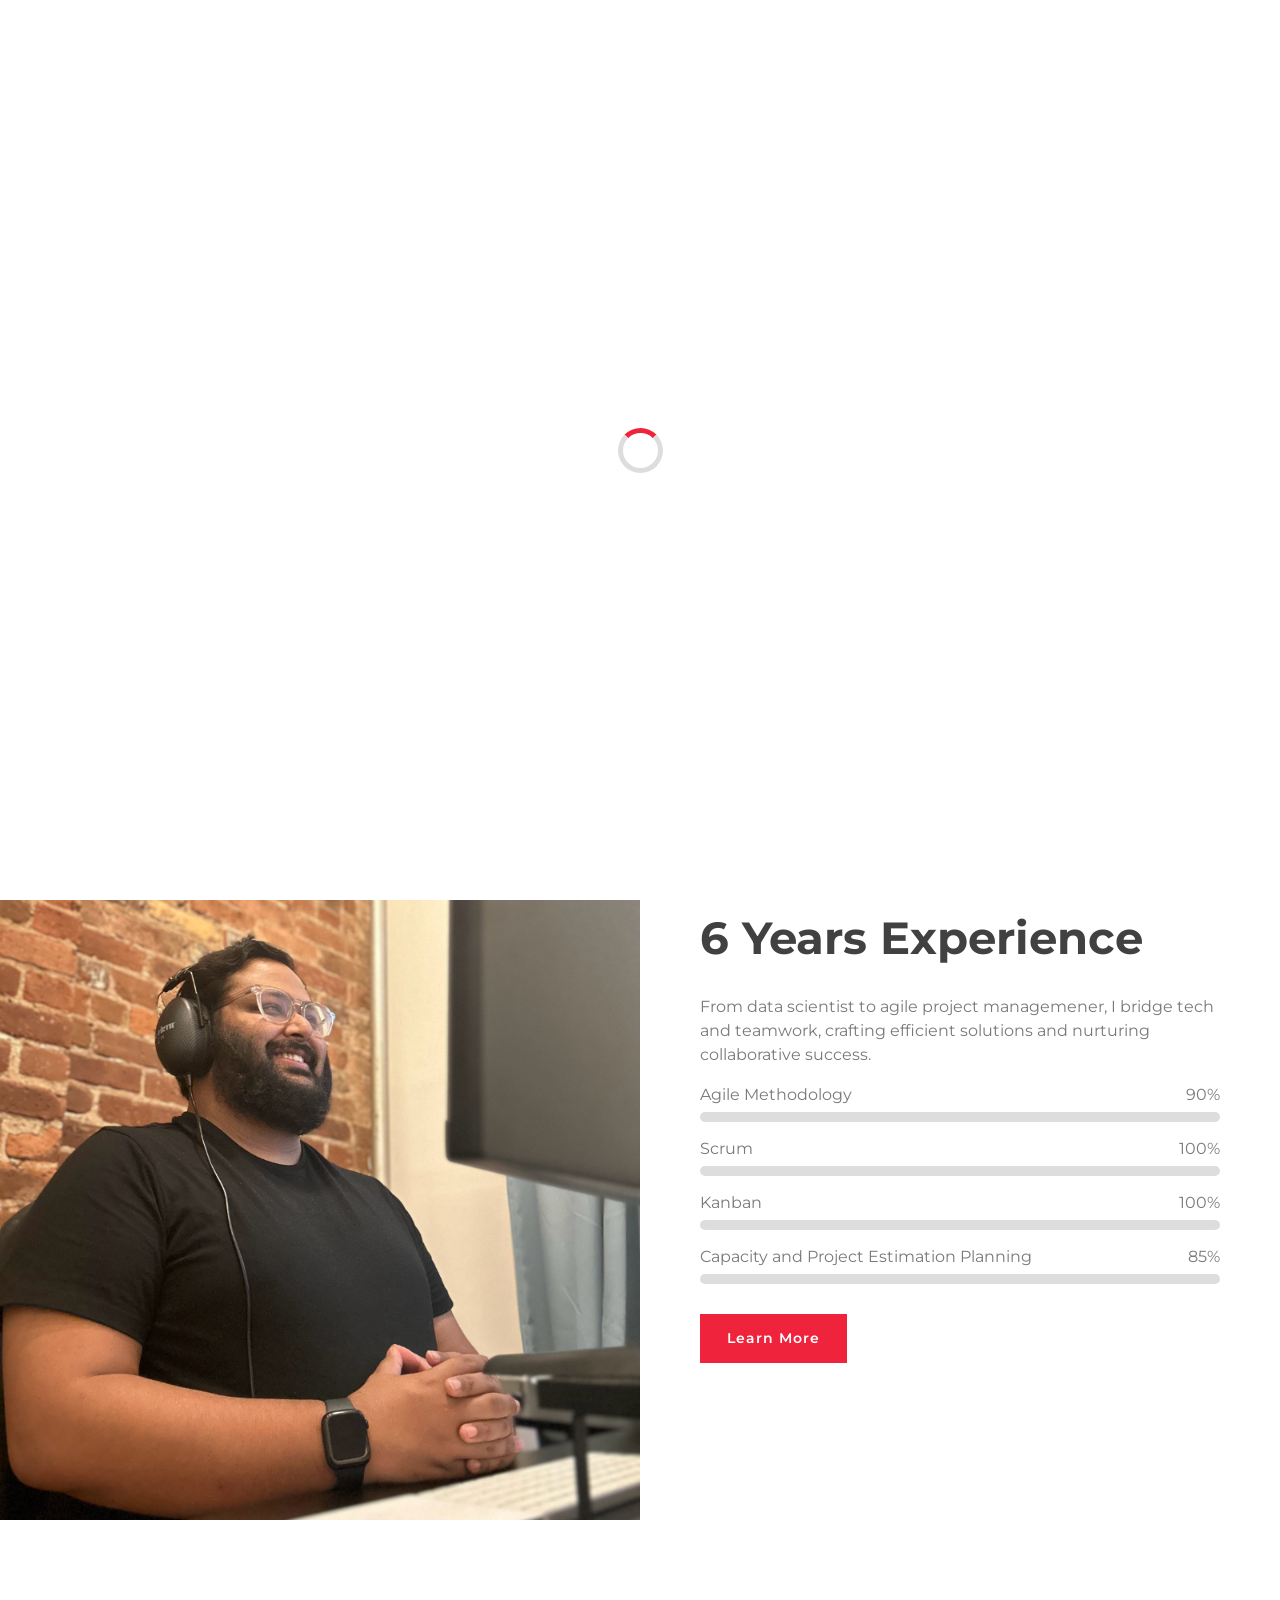
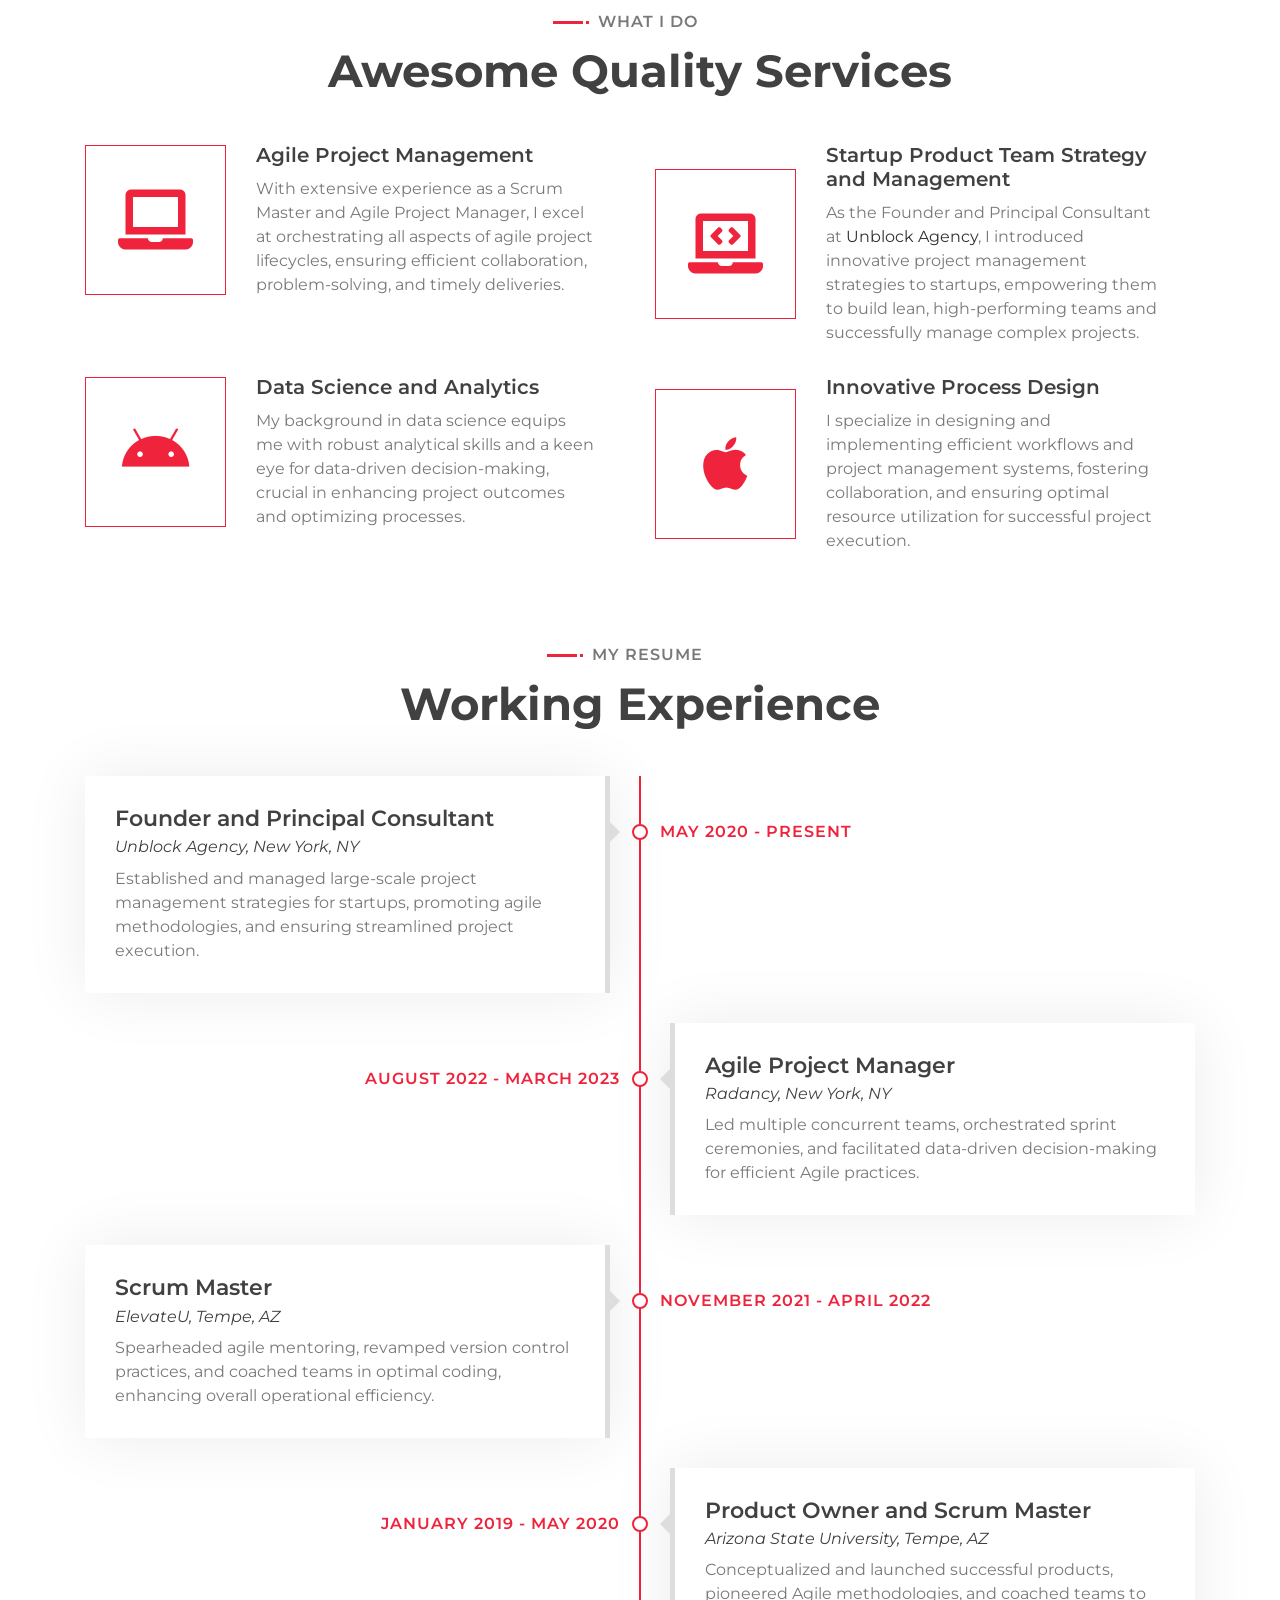
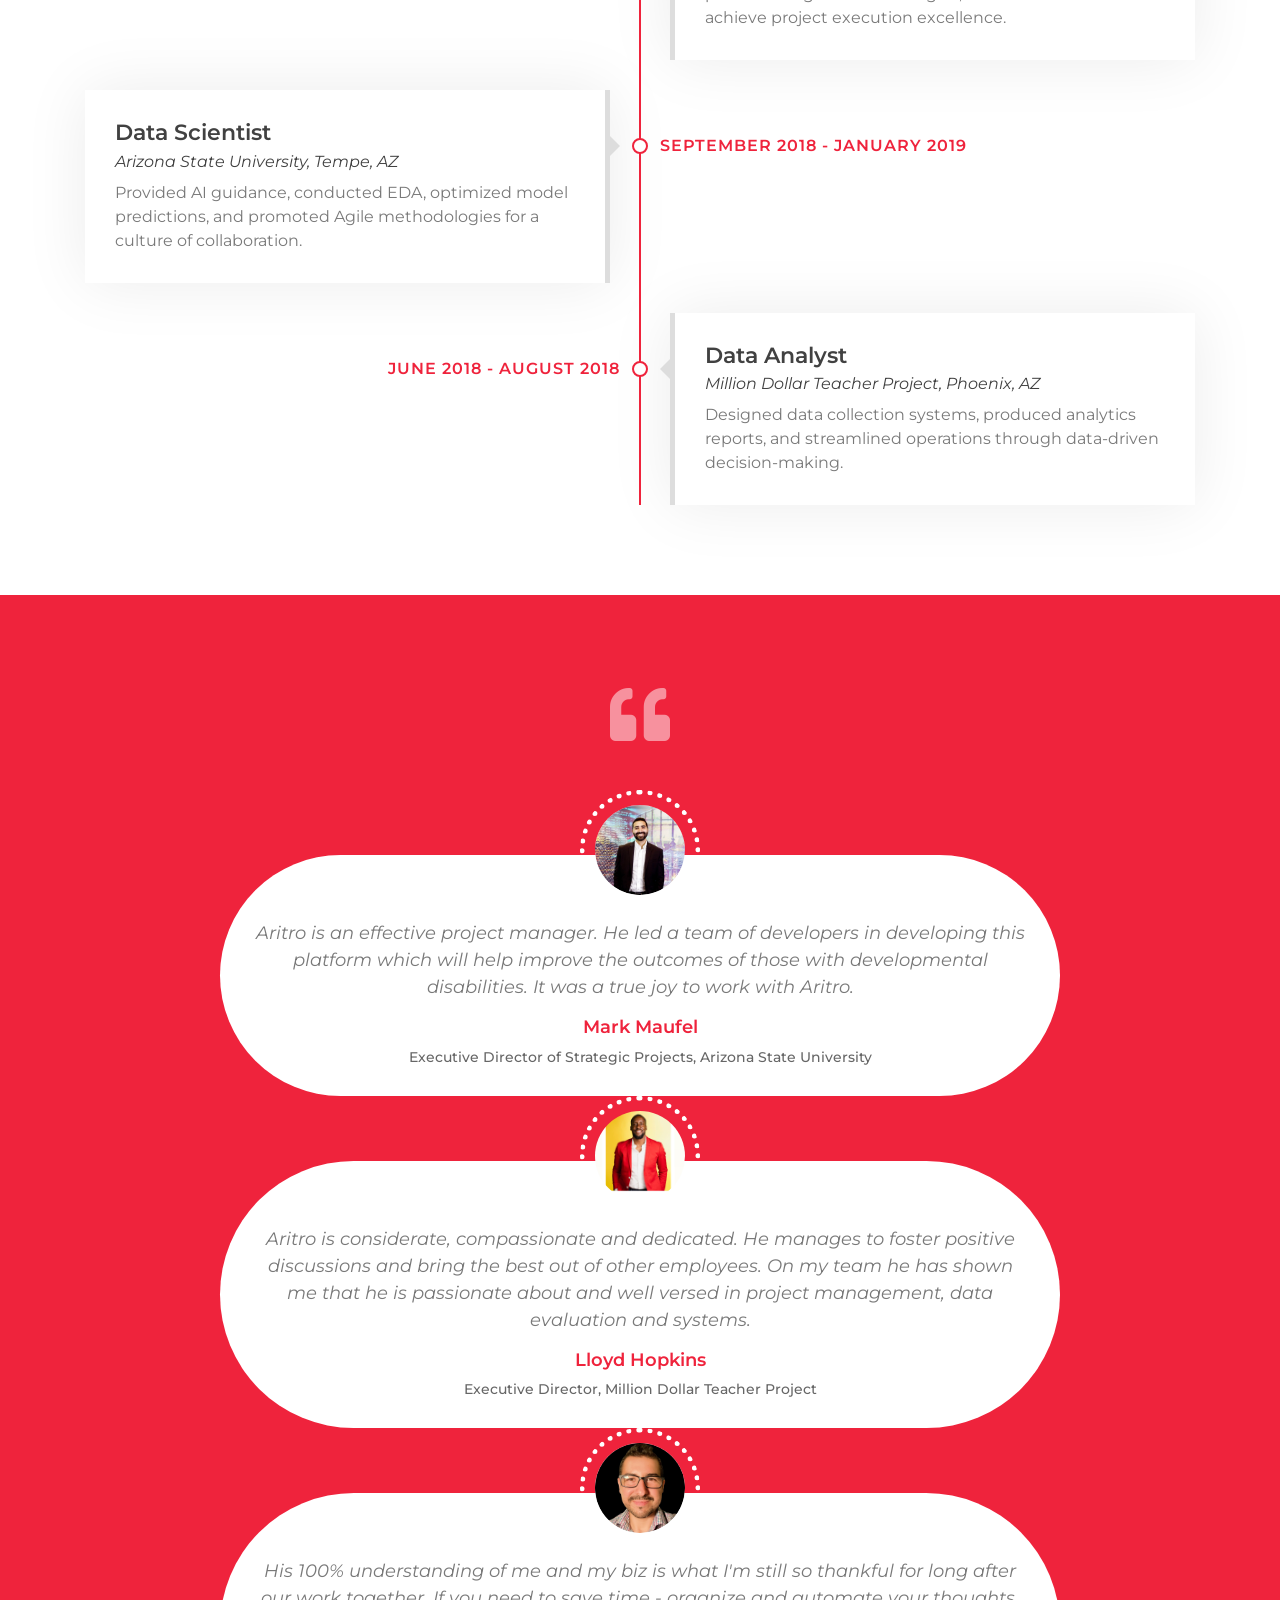
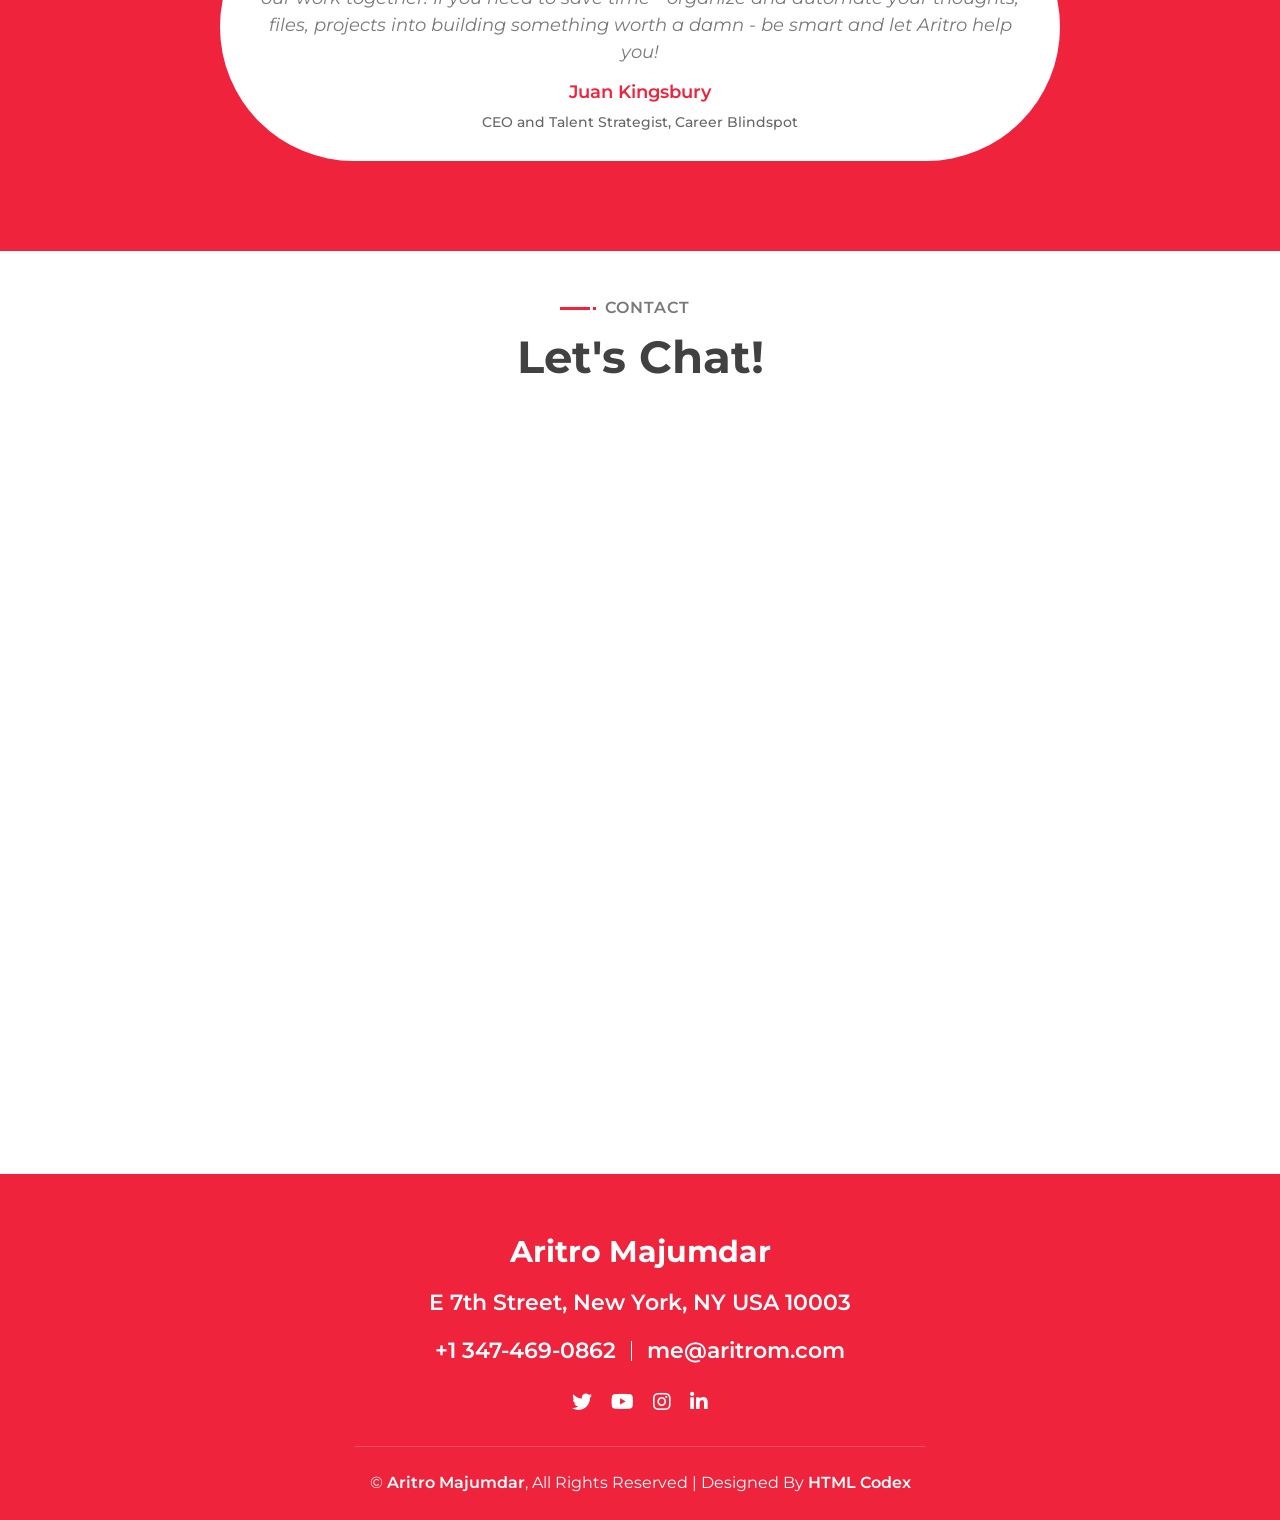
==== index.html @ d9d4c5b0 "V1 Edits" ====
<!DOCTYPE html>
<html lang="en">
    <head>
        <meta charset="utf-8">
        <title>Aritro's Website</title>
        <meta content="width=device-width, initial-scale=1.0" name="viewport">
        <meta content="Free Website Template" name="keywords">
        <meta content="Free Website Template" name="description">

        <!-- Favicon -->
        <link href="img/favicon.ico" rel="icon">

        <!-- Google Font -->
        <link href="https://fonts.googleapis.com/css2?family=Montserrat:wght@300;400;500;600;700&display=swap" rel="stylesheet">

        <!-- CSS Libraries -->
        <link href="https://stackpath.bootstrapcdn.com/bootstrap/4.4.1/css/bootstrap.min.css" rel="stylesheet">
        <link href="https://cdnjs.cloudflare.com/ajax/libs/font-awesome/5.10.0/css/all.min.css" rel="stylesheet">
        <link href="lib/animate/animate.min.css" rel="stylesheet">
        <link href="lib/owlcarousel/assets/owl.carousel.min.css" rel="stylesheet">
        <link href="lib/lightbox/css/lightbox.min.css" rel="stylesheet">

        <!-- Template Stylesheet -->
        <link href="css/style.css" rel="stylesheet">
    </head>

    <body data-spy="scroll" data-target=".navbar" data-offset="51">
        <!-- Nav Bar Start -->
        <div class="navbar navbar-expand-lg bg-light navbar-light">
            <div class="container-fluid">
                <a href="index.html" class="navbar-brand">Aritro Majumdar</a>
                <button type="button" class="navbar-toggler" data-toggle="collapse" data-target="#navbarCollapse">
                    <span class="navbar-toggler-icon"></span>
                </button>

                <div class="collapse navbar-collapse justify-content-between" id="navbarCollapse">
                    <div class="navbar-nav ml-auto">
                        <a href="#home" class="nav-item nav-link active">Home</a>
                        <a href="#about" class="nav-item nav-link">About</a>
                        <a href="#experience" class="nav-item nav-link">Experience</a>
                        <a href="#review" class="nav-item nav-link">Testimonials</a>
                        <a href="#contact" class="nav-item nav-link">Contact</a>
                    </div>
                </div>
            </div>
        </div>
        <!-- Nav Bar End -->


        <!-- Hero Start -->
        <div class="hero" id="home">
            <div class="container-fluid">
                <div class="row align-items-center">
                    <div class="col-sm-12 col-md-6">
                        <div class="hero-content">
                            <div class="hero-text">
                                <p>I'm</p>
                                <h1>Aritro Majumdar</h1>
                                <h2></h2>
                                <div class="typed-text">Scrum Master, Agile Project Manager, Founder, Musician</div>
                            </div>
                            <div class="hero-btn">
                                <a class="btn" href="">Hire Me</a>
                                <a class="btn" href="">Contact Me</a>
                            </div>
                        </div>
                    </div>
                    <div class="col-sm-12 col-md-6 d-none d-md-block">
                        <div class="hero-image">
                            <img src="img/Website Hero Section.png" alt="Hero Image">
                        </div>
                    </div>
                </div>
            </div>
        </div>
        <!-- Hero End -->


        <!-- About Start -->
        <div class="about wow fadeInUp" data-wow-delay="0.1s" id="about">
            <div class="container-fluid">
                <div class="row align-items-center">
                    <div class="col-lg-6">
                        <div class="about-img">
                            <img src="img/About Aritro.png" alt="Image">
                        </div>
                    </div>
                    <div class="col-lg-6">
                        <div class="about-content">
                            <div class="section-header text-left">
                                <p>Learn About Me</p>
                                <h2>6 Years Experience</h2>
                            </div>
                            <div class="about-text">
                                <p>
                                    From data scientist to agile project managemener, I bridge tech and teamwork, crafting efficient solutions and nurturing collaborative success.
                                </p>
                            </div>
                            <div class="skills">
                                <div class="skill-name">
                                    <p>Agile Methodology</p><p>90%</p>
                                </div>
                                <div class="progress">
                                    <div class="progress-bar" role="progressbar" aria-valuenow="90" aria-valuemin="0" aria-valuemax="100"></div>
                                </div>
                                <div class="skill-name">
                                    <p>Scrum</p><p>100%</p>
                                </div>
                                <div class="progress">
                                    <div class="progress-bar" role="progressbar" aria-valuenow="100" aria-valuemin="0" aria-valuemax="100"></div>
                                </div>
                                <div class="skill-name">
                                    <p>Kanban</p><p>100%</p>
                                </div>
                                <div class="progress">
                                    <div class="progress-bar" role="progressbar" aria-valuenow="100" aria-valuemin="0" aria-valuemax="100"></div>
                                </div>
                                <div class="skill-name">
                                    <p>Capacity and Project Estimation Planning</p><p>85%</p>
                                </div>
                                <div class="progress">
                                    <div class="progress-bar" role="progressbar" aria-valuenow="85" aria-valuemin="0" aria-valuemax="100"></div>
                                </div>
                            </div>
                            <a class="btn" href="">Learn More</a>
                        </div>
                    </div>
                </div>
            </div>
        </div>
        <!-- About End -->
        
        
        <!-- Service Start -->
        <div class="service" id="service">
            <div class="container">
                <div class="section-header text-center wow zoomIn" data-wow-delay="0.1s">
                    <p>What I do</p>
                    <h2>Awesome Quality Services</h2>
                </div>
                <div class="row">
                    <div class="col-lg-6 wow fadeInUp" data-wow-delay="0.0s">
                        <div class="service-item">
                            <div class="service-icon">
                                <i class="fa fa-laptop"></i>
                            </div>
                            <div class="service-text">
                                <h3>Agile Project Management</h3>
                                <p>
                                    With extensive experience as a Scrum Master and Agile Project Manager, I excel at orchestrating all aspects of agile project lifecycles, ensuring efficient collaboration, problem-solving, and timely deliveries.
                                </p>
                            </div>
                        </div>
                    </div>
                    <div class="col-lg-6 wow fadeInUp" data-wow-delay="0.2s">
                        <div class="service-item">
                            <div class="service-icon">
                                <i class="fa fa-laptop-code"></i>
                            </div>
                            <div class="service-text">
                                <h3>Startup Product Team Strategy and Management</h3>
                                <p>
                                    As the Founder and Principal Consultant at <a href="https://unblockagency.com/" target="_blank" rel="noopener noreferrer">Unblock Agency</a>, I introduced innovative project management strategies to startups, empowering them to build lean, high-performing teams and successfully manage complex projects.
                                </p>
                            </div>
                        </div>
                    </div>
                    <div class="col-lg-6 wow fadeInUp" data-wow-delay="0.4s">
                        <div class="service-item">
                            <div class="service-icon">
                                <i class="fab fa-android"></i>
                            </div>
                            <div class="service-text">
                                <h3>Data Science and Analytics</h3>
                                <p>
                                    My background in data science equips me with robust analytical skills and a keen eye for data-driven decision-making, crucial in enhancing project outcomes and optimizing processes.
                                </p>
                            </div>
                        </div>
                    </div>
                    <div class="col-lg-6 wow fadeInUp" data-wow-delay="0.6s">
                        <div class="service-item">
                            <div class="service-icon">
                                <i class="fab fa-apple"></i>
                            </div>
                            <div class="service-text">
                                <h3>Innovative Process Design</h3>
                                <p>
                                    I specialize in designing and implementing efficient workflows and project management systems, fostering collaboration, and ensuring optimal resource utilization for successful project execution.
                                </p>
                            </div>
                        </div>
                    </div>
                </div>
            </div>
        </div>
        <!-- Service End -->
        
        
         <!-- Experience Start -->
        <div class="experience" id="experience">
            <div class="container">
                <header class="section-header text-center wow zoomIn" data-wow-delay="0.1s">
                    <p>My Resume</p>
                    <h2>Working Experience</h2>
                </header>
                <div class="timeline">
                    <div class="timeline-item left wow slideInLeft" data-wow-delay="0.1s">
                        <div class="timeline-text">
                            <div class="timeline-date">May 2020 - Present</div>
                            <h2>Founder and Principal Consultant</h2>
                            <h4>Unblock Agency, New York, NY</h4>
                            <p>
                                Established and managed large-scale project management strategies for startups, promoting agile methodologies, and ensuring streamlined project execution.
                            </p>
                        </div>
                    </div>
                    <div class="timeline-item right wow slideInRight" data-wow-delay="0.1s">
                        <div class="timeline-text">
                            <div class="timeline-date">August 2022 - March 2023</div>
                            <h2>Agile Project Manager</h2>
                            <h4>Radancy, New York, NY</h4>
                            <p>
                                Led multiple concurrent teams, orchestrated sprint ceremonies, and facilitated data-driven decision-making for efficient Agile practices.
                            </p>
                        </div>
                    </div>
                    <div class="timeline-item left wow slideInLeft" data-wow-delay="0.1s">
                        <div class="timeline-text">
                            <div class="timeline-date">November 2021 - April 2022</div>
                            <h2>Scrum Master</h2>
                            <h4>ElevateU, Tempe, AZ</h4>
                            <p>
                                Spearheaded agile mentoring, revamped version control practices, and coached teams in optimal coding, enhancing overall operational efficiency.
                            </p>
                        </div>
                    </div>
                    <div class="timeline-item right wow slideInRight" data-wow-delay="0.1s">
                        <div class="timeline-text">
                            <div class="timeline-date">January 2019 - May 2020</div>
                            <h2>Product Owner and Scrum Master</h2>
                            <h4>Arizona State University, Tempe, AZ</h4>
                            <p>
                                Conceptualized and launched successful products, pioneered Agile methodologies, and coached teams to achieve project execution excellence.
                            </p>
                        </div>
                    </div>
                    <div class="timeline-item left wow slideInLeft" data-wow-delay="0.1s">
                        <div class="timeline-text">
                            <div class="timeline-date">September 2018 - January 2019</div>
                            <h2>Data Scientist</h2>
                            <h4>Arizona State University, Tempe, AZ</h4>
                            <p>
                                Provided AI guidance, conducted EDA, optimized model predictions, and promoted Agile methodologies for a culture of collaboration.
                            </p>
                        </div>
                    </div>
                    <div class="timeline-item right wow slideInRight" data-wow-delay="0.1s">
                        <div class="timeline-text">
                            <div class="timeline-date">June 2018 - August 2018</div>
                            <h2>Data Analyst</h2>
                            <h4>Million Dollar Teacher Project, Phoenix, AZ</h4>
                            <p>
                                Designed data collection systems, produced analytics reports, and streamlined operations through data-driven decision-making.
                            </p>
                        </div>
                    </div>
                </div>
            </div>
        </div>
        <!-- Job Experience End -->
        
        <!-- Testimonial Start -->
        <div class="testimonial wow fadeInUp" data-wow-delay="0.1s" id="review">
            <div class="container">
                <div class="testimonial-icon">
                    <i class="fa fa-quote-left"></i>
                </div>
                <div class="owl-carousel testimonials-carousel">
                    <div class="testimonial-item">
                        <div class="testimonial-img">
                            <img src="img/Mark pic.png" alt="Image">
                        </div>
                        <div class="testimonial-text">
                            <p>
                                Aritro is an effective project manager. He led a team of developers in developing this platform which will help improve the outcomes of those with developmental disabilities. It was a true joy to work with Aritro.
                            </p>
                            <h3>Mark Maufel</h3>
                            <h4>Executive Director of Strategic Projects, Arizona State University</h4>
                        </div>
                    </div>
                    <div class="testimonial-item">
                        <div class="testimonial-img">
                            <img src="img/Lloyd Testimonial.jpeg" alt="Image">
                        </div>
                        <div class="testimonial-text">
                            <p>
                                Aritro is considerate, compassionate and dedicated. He manages to foster positive discussions and bring the best out of other employees. On my team he has shown me that he is passionate about and well versed in project management, data evaluation and systems. 
                            </p>
                            <h3>Lloyd Hopkins</h3>
                            <h4>Executive Director, Million Dollar Teacher Project</h4>
                        </div>
                    </div>
                    <div class="testimonial-item">
                        <div class="testimonial-img">
                            <img src="img/Juan Pic.png" alt="Image">
                        </div>
                        <div class="testimonial-text">
                            <p>
                                His 100% understanding of me and my biz is what I'm still so thankful for long after our work together. If you need to save time - organize and automate your thoughts, files, projects into building something worth a damn - be smart and let Aritro help you!
                            </p>
                            <h3>Juan Kingsbury</h3>
                            <h4>CEO and Talent Strategist, Career Blindspot</h4>
                        </div>
                    </div>
                </div>
            </div>
        </div>
        <!-- Testimonial End -->
        
        <!-- Contact Start -->
            <!-- Calendly inline widget begin -->
            <div class="section-header text-center wow zoomIn" data-wow-delay="0.1s" id="contact">
                <p>Contact</p>
                <h2>Let's Chat!</h2>
            </div>
            <div class="calendly-inline-widget" data-url="https://calendly.com/aritrom/30min" style="min-width:320px;height:700px;">
                
            </div>
            <script type="text/javascript" src="https://assets.calendly.com/assets/external/widget.js" async></script>
            <!-- Calendly inline widget end -->
        <!-- Contact End -->

        <!-- Footer Start -->
        <div class="footer wow fadeIn" data-wow-delay="0.3s">
            <div class="container-fluid">
                <div class="container">
                    <div class="footer-info">
                        <h2>Aritro Majumdar</h2>
                        <h3>E 7th Street, New York, NY USA 10003</h3>
                        <div class="footer-menu">
                            <p>+1 347-469-0862</p>
                            <p>me@aritrom.com</p>
                        </div>
                        <div class="footer-social">
                            <a href="https://twitter.com/aritro6" target="_blank" rel="noopener noreferrer"><i class="fab fa-twitter"></i></a>
                            <a href="https://www.youtube.com/channel/UCvKbNWuwoxBdSOZE5R2OifQ" target="_blank" rel="noopener noreferrer"><i class="fab fa-youtube"></i></a>
                            <a href="https://www.instagram.com/aritro6/" target="_blank" rel="noopener noreferrer"><i class="fab fa-instagram"></i></a>
                            <a href="https://www.linkedin.com/in/aritro-majumdar/" target="_blank" rel="noopener noreferrer"><i class="fab fa-linkedin-in"></i></a>
                        </div>
                    </div>
                </div>
                <div class="container copyright">
                    <p>&copy; <a href="#">Aritro Majumdar</a>, All Rights Reserved | Designed By <a href="https://htmlcodex.com">HTML Codex</a></p>
                </div>
            </div>
        </div>
        <!-- Footer End -->
        
        
        <!-- Back to top button -->
        <a href="#" class="btn back-to-top"><i class="fa fa-chevron-up"></i></a>
        
        
        <!-- Pre Loader -->
        <div id="loader" class="show">
            <div class="loader"></div>
        </div>

        
        <!-- JavaScript Libraries -->
        <script src="https://code.jquery.com/jquery-3.4.1.min.js"></script>
        <script src="https://stackpath.bootstrapcdn.com/bootstrap/4.4.1/js/bootstrap.bundle.min.js"></script>
        <script src="lib/easing/easing.min.js"></script>
        <script src="lib/wow/wow.min.js"></script>
        <script src="lib/waypoints/waypoints.min.js"></script>
        <script src="lib/typed/typed.min.js"></script>
        <script src="lib/owlcarousel/owl.carousel.min.js"></script>
        <script src="lib/isotope/isotope.pkgd.min.js"></script>
        <script src="lib/lightbox/js/lightbox.min.js"></script>
        
        <!-- Contact Javascript File -->
        <script src="mail/jqBootstrapValidation.min.js"></script>
        <script src="mail/contact.js"></script>

        <!-- Template Javascript -->
        <script src="js/main.js"></script>
    </body>
</html>
---- css/style.css ----
/*******************************/
/********* General CSS *********/
/*******************************/
body {
    color: #797979;
    background: #ffffff;
    font-family: 'Montserrat', sans-serif;
}

h1,
h2, 
h3, 
h4,
h5, 
h6 {
    color: #414141;
}

a {
    color: #313131;
    transition: .3s;
}

a:hover{color: #111111; text-decoration: none; font-weight: none; }
a:active,
a:focus {
    color: #EF233C;
    outline: none;
    text-decoration: none;
}

.btn:focus,
.form-control:focus {
    box-shadow: none;
}

.container-fluid {
    max-width: 1366px;
}

.btn {
    padding: 12px 25px;
    font-size: 14px;
    font-weight: 600;
    letter-spacing: 1px;
    color: #ffffff;
    background: #EF233C;
    border: 2px solid transparent;
    border-radius: 0;
    box-shadow: inset 0 0 0 50px #EF233C;
    transition: ease-out 0.3s;
    -webkit-transition: ease-out 0.3s;
    -moz-transition: ease-out 0.3s;
}

.btn:hover {
    color: #EF233C;
    background: transparent;
    box-shadow: inset 0 0 0 0 #EF233C;
    border-color: #EF233C;
}

#loader {
    position: fixed;
    top: 0;
    right: 0;
    bottom: 0;
    left: 0;
    display: flex;
    align-items: center;
    justify-content: center;
    background: #ffffff;
    opacity: 0;
    visibility: hidden;
    -webkit-transition: opacity .3s ease-out, visibility 0s linear .3s;
    -o-transition: opacity .3s ease-out, visibility 0s linear .3s;
    transition: opacity .3s ease-out, visibility 0s linear .3s;
    z-index: 999;
}

#loader.show {
    -webkit-transition: opacity .6s ease-out, visibility 0s linear 0s;
    -o-transition: opacity .6s ease-out, visibility 0s linear 0s;
    transition: opacity .6s ease-out, visibility 0s linear 0s;
    visibility: visible;
    opacity: 1;
}

#loader .loader {
    position: relative;
    width: 45px;
    height: 45px;
    border: 5px solid #dddddd;
    border-top: 5px solid #EF233C;
    border-radius: 50%;
    -webkit-animation: spin 2s linear infinite;
    animation: spin 2s linear infinite;
}

@-webkit-keyframes spin {
    0% { -webkit-transform: rotate(0deg); }
    100% { -webkit-transform: rotate(360deg); }
}

@keyframes spin {
    0% { transform: rotate(0deg); }
    100% { transform: rotate(360deg); }
}

.back-to-top {
    position: fixed;
    display: none;
    width: 44px;
    height: 44px;
    padding: 8px 0;
    text-align: center;
    line-height: 1;
    font-size: 22px;
    right: 15px;
    bottom: 15px;
    z-index: 9;
}

.back-to-top i {
    color: #ffffff;
}

.back-to-top:hover i {
    color: #414141;
}


/**********************************/
/*********** Nav Bar CSS **********/
/**********************************/
.navbar {
    position: relative;
    transition: .5s;
    z-index: 999;
}

.navbar.nav-sticky {
    position: fixed;
    top: 0;
    width: 100%;
    box-shadow: 0 2px 5px rgba(0, 0, 0, .3);
}

.navbar .navbar-brand {
    margin: 0;
    font-size: 45px;
    line-height: 0px;
    font-weight: 700;
    letter-spacing: 2px;
    transition: .5s;
    
}

.navbar .navbar-brand img {
    max-width: 100%;
    max-height: 40px;
}

.navbar .dropdown-menu {
    margin-top: 0;
    border: 0;
    border-radius: 0;
    background: #f8f9fa;
}

@media (min-width: 992px) {
    .navbar {
        position: absolute;
        width: 100%;
        padding: 30px 60px;
        background: transparent !important;
        border-bottom: 1px dashed rgba(256, 256, 256, .2);
        z-index: 9;
    }
    
    .navbar.nav-sticky {
        padding: 10px 60px;
        background: #ffffff !important;
    }
    
    .navbar .navbar-brand {
        color: #ffffff;
    }
    
    .navbar.nav-sticky .navbar-brand {
        color: #EF233C;
    }

    .navbar-light .navbar-nav .nav-link,
    .navbar-light .navbar-nav .nav-link:focus {
        padding: 10px 10px 8px 10px;
        color: #ffffff;
        font-size: 15px;
        font-weight: 500;
    }
    
    .navbar-light.nav-sticky .navbar-nav .nav-link,
    .navbar-light.nav-sticky .navbar-nav .nav-link:focus {
        color: #414141;
    }

    .navbar-light .navbar-nav .nav-link:hover,
    .navbar-light .navbar-nav .nav-link.active {
        color: #111111;
    }
    
    .navbar-light.nav-sticky .navbar-nav .nav-link:hover,
    .navbar-light.nav-sticky .navbar-nav .nav-link.active {
        color: #EF233C;
    }
}

@media (max-width: 991.98px) {   
    .navbar {
        padding: 15px;
        background: #ffffff !important;
    }
    
    .navbar .navbar-brand {
        color: #EF233C;
    }
    
    .navbar .navbar-nav {
        margin-top: 15px;
    }
    
    .navbar a.nav-link {
        padding: 5px;
    }
    
    .navbar .dropdown-menu {
        box-shadow: none;
    }
}


/*******************************/
/********** Hero CSS ***********/
/*******************************/
.hero {
    position: relative;
    width: 100%;
    margin-bottom: 45px;
    padding: 120px 0 0 0;
    overflow: hidden;
    background: linear-gradient(rgba(239, 35, 60, .95), rgba(239, 35, 60, .95)), url(../img/hero-bg.jpg);
    background-position: center;
    background-repeat: no-repeat;
    background-size: cover;
}

.hero .container-fluid {
    padding: 0;
}

.hero .hero-image {
    position: relative;
    text-align: right;
    padding-right: 75px;
}

.hero .hero-image img {
    max-width: 80%;
    max-height: 80%;
}

.hero .hero-content {
    position: relative;
    padding-left: 75px;
    display: flex;
    align-items: flex-start;
    justify-content: center;
    flex-direction: column;
}

.hero .hero-text p {
    color: #ffffff;
    font-size: 25px;
    font-weight: 600;
    margin-bottom: 15px;
}

.hero .hero-text h1 {
    color: #ffffff;
    font-size: 60px;
    font-weight: 700;
    letter-spacing: 3px;
    margin-bottom: 15px;
}

.hero .hero-text h2 {
    display: inline-block;
    margin: 0;
    height: 35px;
    color: #ffffff;
    font-size: 35px;
    font-weight: 600;
}

.hero .hero-text .typed-text {
    display: none;
}

.hero .hero-text .typed-cursor {
    font-size: 35px;
    font-weight: 300;
    color: #ffffff;
}

.hero .hero-btn .btn {
    margin-top: 35px;
    color: #EF233C;
    background: #ffffff;
    box-shadow: inset 0 0 0 50px #ffffff;
}

.hero .hero-btn .btn:hover {
    color: #ffffff;
    background: transparent;
    box-shadow: inset 0 0 0 0 #ffffff;
    border-color: #ffffff;
}

.hero .hero-btn .btn:first-child {
    margin-right: 10px;
}

@media (max-width: 991.98px) {
    .hero {
        padding-top: 60px;
    }
    
    .hero .hero-content {
        padding: 0 15px;
    }
    
    .hero .hero-text p {
        font-size: 20px;
    }
    
    .hero .hero-text h1 {
        font-size: 45px;
    }
    
    .hero .hero-text h2 {
        font-size: 25px;
        height: 25px;
    }
    
    .hero .hero-btn .btn {
        padding: 12px 30px;
        letter-spacing: 1px;
    }
}

@media (max-width: 767.98px) {
    .hero {
        padding-top: 60px;
        padding-bottom: 60px;
    }
    
    .hero,
    .hero .hero-text,
    .hero .hero-btn {
        width: 100%;
        text-align: center;
    }
    
    .hero .hero-text p {
        font-size: 18px;
    }
    
    .hero .hero-text h1 {
        font-size: 35px;
    }
    
    .hero .hero-text h2 {
        font-size: 22px;
        height: 22px;
    }
    
    .hero .hero-btn .btn {
        padding: 10px 15px;
        letter-spacing: 1px;
    }
}

@media (max-width: 575.98px) {
    .hero .hero-text p {
        font-size: 16px;
    }
    
    .hero .hero-text h1 {
        font-size: 30px;
    }
    
    .hero .hero-text h2 {
        font-size: 18px;
        height: 18px;
    }
    
    .hero .hero-btn .btn {
        padding: 8px 10px;
        letter-spacing: 0;
    }
}


/*******************************/
/******* Section Header ********/
/*******************************/
.section-header {
    position: relative;
    margin-bottom: 45px;
}

.section-header p {
    display: inline-block;
    margin: 0 30px;
    margin-bottom: 10px;
    padding-left: 15px;
    position: relative;
    font-size: 16px;
    font-weight: 600;
    letter-spacing: 1px;
    text-transform: uppercase;
    background: #ffffff;
}

.section-header p::before {
    position: absolute;
    content: "";
    height: 3px;
    top: 11px;
    right: 0;
    left: -30px;
    background: #EF233C;
    z-index: -1;
}

.section-header p::after {
    position: absolute;
    content: "";
    width: 3px;
    height: 3px;
    top: 11px;
    left: 3px;
    background: #EF233C;
    z-index: 1;
}

.section-header h2 {
    margin: 0;
    position: relative;
    font-size: 45px;
    font-weight: 700;
}

@media (max-width: 767.98px) {
    .section-header h2 {
        font-size: 30px;
    }
}


/*******************************/
/********** About CSS **********/
/*******************************/
.about {
    position: relative;
    width: 100%;
    margin: -45px 0 45px 0;
}

.about .col-lg-6 {
    padding: 0;
}

.about .section-header {
    margin-bottom: 30px;
}

.about .about-img {
    position: relative;
    height: 100%;
}

.about .about-img img {
    position: relative;
    width: 100%;
    height: 100%;
    object-fit: cover;
}

.about .about-content {
    padding: 0 60px;
}

.about .about-text p {
    font-size: 16px;
}

.about .skills {
    margin-bottom: 30px;
}

.about .skill-name {
    margin-top: 15px;
}

.about .skill-name p {
    display: inline-block;
    margin-bottom: 5px;
    font-size: 16px;
    font-weight: 400;
}

.about .skill-name p:last-child {
    float: right;
}

.about .progress {
    height: 10px;
    border-radius: 10px;
    background: #dddddd;
}

.about .progress .progress-bar {
    width: 0px;
    background: #EF233C;
    border-radius: 10px;
    transition: 2s;
}

.about .about-text a.btn {
    margin-top: 15px;
}

@media (max-width: 991.98px) {
    .about .about-content {
        padding: 45px 15px 0 15px;
    }
}


/*******************************/
/******* Experience CSS ********/
/*******************************/
.experience {
    position: relative;
    padding: 45px 0 15px 0;
}

.experience .timeline {
    position: relative;
    width: 100%;
}

.experience .timeline::after {
    content: '';
    position: absolute;
    width: 2px;
    background: #EF233C;
    top: 0;
    bottom: 0;
    left: 50%;
    margin-left: -1px;
}

.experience .timeline .timeline-item {
    position: relative;
    background: inherit;
    width: 50%;
    margin-bottom: 30px;
}

.experience .timeline .timeline-item.left {
    left: 0;
    padding-right: 30px;
}

.experience .timeline .timeline-item.right {
    left: 50%;
    padding-left: 30px;
}

.experience .timeline .timeline-item::after {
    content: '';
    position: absolute;
    width: 16px;
    height: 16px;
    top: 48px;
    right: -8px;
    background: #ffffff;
    border: 2px solid #EF233C;
    border-radius: 16px;
    z-index: 1;
}

.experience .timeline .timeline-item.right::after {
    left: -8px;
}

.experience .timeline .timeline-item::before {
  content: '';
  position: absolute;
  width: 0;
  height: 0;
  top: 46px;
  right: 10px;
  z-index: 1;
  border: 10px solid;
  border-color: transparent transparent transparent #dddddd;
}

.experience .timeline .timeline-item.right::before {
  left: 10px;
  border-color: transparent #dddddd transparent transparent;
}

.experience .timeline .timeline-date {
    position: absolute;
    width: 100%;
    top: 44px;
    font-size: 16px;
    font-weight: 600;
    color: #EF233C;
    text-transform: uppercase;
    letter-spacing: 1px;
    z-index: 1;
}

.experience .timeline .timeline-item.left .timeline-date {
    text-align: left;
    left: calc(100% + 55px);
}

.experience .timeline .timeline-item.right .timeline-date {
    text-align: right;
    right: calc(100% + 55px);
}

.experience .timeline .timeline-text {
    padding: 30px;
    background: #ffffff;
    position: relative;
    border-right: 5px solid #dddddd;
    box-shadow: 0 0 60px rgba(0, 0, 0, .08);
}

.experience .timeline .timeline-item.right .timeline-text {
    border-right: none;
    border-left: 5px solid #dddddd;
}

.experience .timeline .timeline-text h2 {
    margin: 0 0 5px 0;
    font-size: 22px;
    font-weight: 600;
}

.experience .timeline .timeline-text h4 {
    margin: 0 0 10px 0;
    font-size: 16px;
    font-style: italic;
    font-weight: 400;
}

.experience .timeline .timeline-text p {
    margin: 0;
    font-size: 16px;
}

@media (max-width: 767.98px) {
    .experience .timeline::after {
        left: 8px;
    }

    .experience .timeline .timeline-item {
        width: 100%;
        padding-left: 38px;
    }
    
    .experience .timeline .timeline-item.left {
        padding-right: 0;
    }
    
    .experience .timeline .timeline-item.right {
        left: 0%;
        padding-left: 38px;
    }

    .experience .timeline .timeline-item.left::after, 
    .experience .timeline .timeline-item.right::after {
        left: 0;
    }
    
    .experience .timeline .timeline-item.left::before,
    .experience .timeline .timeline-item.right::before {
        left: 18px;
        border-color: transparent #dddddd transparent transparent;
    }
    
    .experience .timeline .timeline-item.left .timeline-date,
    .experience .timeline .timeline-item.right .timeline-date {
        position: relative;
        top: 0;
        right: auto;
        left: 0;
        text-align: left;
        margin-bottom: 10px;
    }
    
    .experience .timeline .timeline-item.left .timeline-text,
    .experience .timeline .timeline-item.right .timeline-text {
        border-right: none;
        border-left: 5px solid #dddddd;
    }
}


/*******************************/
/********* Service CSS *********/
/*******************************/
.service {
    position: relative;
    width: 100%;
    padding: 45px 0 15px 0;
}

.service .service-item {
    position: relative;
    margin-bottom: 30px;
    display: flex;
    align-items: center;
    box-shadow: inset 0 0 0 0 transparent;
    transition: ease-out 0.5s;
}

.service .service-item:hover {
    box-shadow: inset 800px 0 0 0 #EF233C;
}

.service .service-icon {
    position: relative;
    width: 150px;
    min-height: 150px;
    display: flex;
    align-items: center;
    justify-content: center;
    border: 1px solid #EF233C;
    background: #ffffff;
}

.service .service-icon i {
    position: relative;
    font-size: 60px;
    color: #EF233C;
    transition: .3s;
}

.service .service-item:hover i {
    font-size: 75px;
}

.service .service-text {
    position: relative;
    width: calc(100% - 120px);
    padding: 0 30px;
}

.service .service-text h3 {
    margin-bottom: 10px;
    font-size: 20px;
    font-weight: 600;
    transition: 1s;
}

.service .service-text p {
    margin: 0;
    font-size: 16px;
    transition: 1s;
}

.service .service-item:hover .service-text h3,
.service .service-item:hover .service-text p {
    color: #ffffff;
}

@media (max-width: 575.98px) {
    .service .service-text h3 {
        font-size: 16px;
        margin-bottom: 5px;
    }
    
    .service .service-text p {
        font-size: 14px;
    }
}


/*******************************/
/******** Portfolio CSS ********/
/*******************************/
.portfolio {
    position: relative;
    padding: 45px 0 15px 0;
}

.portfolio #portfolio-filter {
    padding: 0;
    margin: -15px 0 25px 0;
    list-style: none;
    font-size: 0;
    text-align: center;
}

.portfolio #portfolio-filter li {
    cursor: pointer;
    display: inline-block;
    margin: 5px;
    padding: 6px 12px;
    font-size: 14px;
    font-weight: 600;
    color: #ffffff;
    background: #EF233C;
    border: 2px solid transparent;
    border-radius: 0;
    box-shadow: inset 0 0 0 50px #EF233C;
    transition: ease-out 0.3s;
    -webkit-transition: ease-out 0.3s;
    -moz-transition: ease-out 0.3s;
}

.portfolio #portfolio-filter li:hover,
.portfolio #portfolio-filter li.filter-active {
    color: #EF233C;
    background: transparent;
    box-shadow: inset 0 0 0 0 #EF233C;
    border-color: #EF233C;
}

.portfolio .portfolio-item {
    position: relative;
}

.portfolio .portfolio-wrap {
    position: relative;
    width: 100%;
}

.portfolio .portfolio-img {
    position: relative;
    overflow: hidden;
}

.portfolio .portfolio-img img {
    position: relative;
    width: 100%; 
    height: 100%; 
    object-fit: cover;
    transform: scale(1.1);
    transition: .5s;
}

.portfolio .portfolio-item:hover img {
    margin-left: 15px;
}

.portfolio .portfolio-text {
    position: relative;
    height: 60px;
    width: calc(100% - 30px);
    margin: -30px 15px 30px 15px;
    display: flex;
    align-items: center;
    background: #ffffff;
    box-shadow: 0 0 15px rgba(0, 0, 0, .12);
}

.portfolio .portfolio-text h3 {
    width: calc(100% - 70px);
    font-size: 18px;
    font-weight: 600;
    margin: 0 0 0 15px;
    white-space: nowrap;
    overflow: hidden;
}

.portfolio .portfolio-text a.btn {
    width: 50px;
    height: 50px;
    padding: 0 0 2px 1px;
    display: flex;
    align-items: center;
    justify-content: center;
    font-size: 45px;
    font-weight: 100;
}

.portfolio .portfolio-item:hover a.btn {
    color: #EF233C;
    background: transparent;
    box-shadow: inset 0 0 0 0 #EF233C;
    border-color: #EF233C;
}


/*******************************/
/********* Banner CSS **********/
/*******************************/
.banner {
    position: relative;
    width: 100%;
    margin: 45px 0;
    padding: 90px 0;
    background: #EF233C;
}

.banner .container {
    max-width: 750px;
    text-align: center;
}

.banner .section-header {
    margin-bottom: 20px;
}

.banner .section-header p {
    color: #414141;
    background: transparent;
}

.banner .section-header p::after {
    display: none;
}

.banner .section-header h2 {
    color: #ffffff;
}

.banner .section-header h2 span {
    color: #414141;
    font-size: 50px;
}

.banner .banner-text p {
    font-size: 18px;
    color: #ffffff;
}

.banner .banner-text .btn {
    margin-top: 15px;
    color: #EF233C;
    background: #ffffff;
    box-shadow: inset 0 0 0 50px #ffffff;
}

.banner .banner-text .btn:hover {
    color: #ffffff;
    background: transparent;
    box-shadow: inset 0 0 0 0 #ffffff;
    border-color: #ffffff;
}


/*******************************/
/********* Pricing CSS *********/
/*******************************/
.price {
    position: relative;
    width: 100%;
    padding: 45px 0 15px 0;
}

.price .row {
    padding: 0 15px;
}

.price .col-md-4 {
    padding: 0;
}

.price .price-item {
    position: relative;
    margin-bottom: 30px;
    background: #ffffff;
}

.price .featured-item {
    box-shadow: 0 0 30px rgba(0, 0, 0, .2);
    z-index: 1;
}

.price .price-header,
.price .price-body,
.price .price-footer {
    position: relative;
    text-align: center;
}

.price .price-header {
    padding: 45px 0 30px 0;
    color: #414141;
}

.price .price-item.featured-item .price-header {
    color: #EF233C;
}

.price .price-title h2 {
    font-size: 25px;
    font-weight: 400;
    text-transform: uppercase;
}

.price .price-prices h2 {
    font-size: 45px;
    font-weight: 700;
    margin-left: 10px;
}

.price .price-prices h2 small {
    position: absolute;
    font-size: 18px;
    font-weight: 400;
    margin-top: 9px;
    margin-left: -12px;
}

.price .price-prices h2 span {
    margin-left: 1px;
    font-size: 18px;
    font-weight: 400;
}

.price .price-item.featured-item h2 {
    color: #EF233C;
}

.price .price-body {
    padding: 0 0 20px 0;
}

.price .price-description ul {
    margin: 0;
    padding: 0;
    list-style: none;
}

.price .price-description ul li {
    padding: 0 0 20px 0;
}

.price .price-item .price-action {
    padding-bottom: 45px;
}

.price .price-item .price-action .btn {
    color: #ffffff;
    background: #414141;
    box-shadow: inset 0 0 0 50px #414141;
}

.price .price-item .price-action .btn:hover {
    color: #414141;
    background: transparent;
    box-shadow: inset 0 0 0 0 #414141;
    border-color: #414141;
}

.price .price-item.featured-item .price-action .btn {
    color: #ffffff;
    background: #EF233C;
    box-shadow: inset 0 0 0 50px #EF233C;
}

.price .price-item.featured-item .price-action .btn:hover {
    color: #EF233C;
    background: transparent;
    box-shadow: inset 0 0 0 0 #EF233C;
    border-color: #EF233C;
}


/*******************************/
/*********** Team CSS **********/
/*******************************/
.team {
    position: relative;
    width: 100%;
    padding: 45px 0 15px 0;
}

.team .team-item {
    position: relative;
    background: #ffffff;
    margin-bottom: 30px;
    display: flex;
    align-items: center;
    justify-content: flex-start;
    box-shadow: inset 0 0 0 0 transparent;
    transition: ease-out 0.5s;
}

.team .team-img {
    position: relative;
    width: 50%;
    overflow: hidden;
}

.team .team-img img {
    position: relative;
    width: 100%;
    transition: .5s;
}

.team .team-text {
    position: relative;
    width: 50%;
    padding: 0 30px;
}

.team .team-text h2 {
    color: #EF233C;
    font-size: 18px;
    font-weight: 600;
    margin-bottom: 5px;
    transition: 1s;
}

.team .team-text h4 {
    font-size: 14px;
    font-weight: 600;
    margin-bottom: 15px;
    transition: 1s;
}

.team .team-text p {
    margin-bottom: 20px;
    transition: 1s;
}

.team .team-social {
    position: relative;
    display: flex;
    align-items: center;
    justify-content: flex-start;
}

.team .team-social a.btn {
    width: 35px;
    height: 35px;
    padding: 0;
    display: flex;
    align-items: center;
    justify-content: center;
    font-size: 14px;
    font-weight: normal;
    margin-right: 5px;
}

.team .team-item:hover {
    box-shadow: inset 800px 0 0 0 #EF233C;
}

.team .team-item:hover .team-img img {
    transform: scale(1.2);
}

.team .team-item:hover .team-text h2,
.team .team-item:hover .team-text h4,
.team .team-item:hover .team-text p {
    color: #ffffff;
}

.team .team-item:hover .team-social a.btn {
    background: #ffffff;
}

.team .team-item:hover .team-social a.btn:hover {
    border-color: #ffffff;
}

@media(max-width: 575.98px) {
    .team .team-text {
        padding: 0 15px;
    }
    
    .team .team-text h2 {
        font-size: 16px;
        margin-bottom: 0;
    }

    .team .team-text h4 {
        margin-bottom: 5px;
    }

    .team .team-text p {
        font-size: 14px;
        line-height: 18px;
        margin-bottom: 10px;
    }
}


/*******************************/
/******* Testimonial CSS *******/
/*******************************/
.testimonial {
    position: relative;
    margin: 45px 0;
    padding: 90px 0;
    background: #EF233C;
}

.testimonial .container {
    max-width: 900px;
}

.testimonial .testimonial-icon {
    margin-bottom: 45px;
    text-align: center;
}

.testimonial .testimonial-icon i {
    font-size: 60px;
    color: rgba(256, 256, 256, .5);
}

.testimonial .testimonial-item {
    position: relative;
    margin: 0 15px;
    text-align: center;
}

.testimonial .testimonial-img {
    position: relative;
    margin-bottom: 15px;
    z-index: 1;
}

.testimonial .testimonial-item img {
    margin: 0 auto;
    width: 120px;
    padding: 10px;
    border: 5px dotted #ffffff;
    border-radius: 100px;
}

.testimonial .testimonial-text {
    position: relative;
    margin-top: -70px;
    padding: 65px 35px 30px 35px;
    text-align: center;
    background: #ffffff;
    border-radius: 500px;
}

.testimonial .testimonial-item p {
    font-size: 18px;
    font-style: italic;
}

.testimonial .testimonial-text h3 {
    color: #EF233C;
    font-size: 18px;
    font-weight: 600;
    margin-bottom: 10px;
}

.testimonial .testimonial-text h4 {
    color: #666666;
    font-size: 14px;
    margin-bottom: 0;
}

.testimonial .owl-dots {
    margin-top: 15px;
    text-align: center;
}

.testimonial .owl-dot {
    display: inline-block;
    margin: 0 5px;
    width: 12px;
    height: 12px;
    border-radius: 50%;
    background: rgba(256, 256, 256, .5);
}

.testimonial .owl-dot.active {
    background: #ffffff;
}


/*******************************/
/********* Contact CSS *********/
/*******************************/
.contact {
    position: relative;
    width: 100%;
    margin: 45px 0;
    background: #ffffff;
}

.contact .container-fluid {
    background: url(../img/contact.jpg) left center no-repeat;
    background-size: contain;
}

.contact .contact-form {
    position: relative;
    padding: 90px 0 90px 45px;
    background: #ffffff;
}

.contact .contact-form input {
    color: #ffffff;
    padding: 15px 0;
    background: none;
    border-radius: 0;
    border: none;
    border-bottom: 1px solid rgba(256, 256, 256, .5);
}

.contact .contact-form textarea {
    color: #ffffff;
    height: 90px;
    padding: 15px 0;
    background: none;
    border-radius: 0;
    border: none;
    border-bottom: 1px solid rgba(256, 256, 256, .5);
}

.contact .contact-form .form-control::placeholder {
    color: #ffffff;
    opacity: 1;
}

.contact .contact-form .form-control:-ms-input-placeholder,
.contact .contact-form .form-control::-ms-input-placeholder {
    color: #ffffff;
}

.contact .contact-form .btn {
    margin-top: 35px;
    color: #EF233C;
    background: #ffffff;
    box-shadow: inset 0 0 0 50px #ffffff;
}

.contact .contact-form .btn:hover {
    color: #ffffff;
    background: transparent;
    box-shadow: inset 0 0 0 0 #ffffff;
    border-color: #ffffff;
}

.contact .help-block ul {
    margin: 0;
    padding: 0;
    list-style-type: none;
    font-size: 14px;
    font-style: italic;
    color: #ffffff;
}

@media (max-width: 767.98px) {
    .contact .container-fluid {
        background: none;
    }
    
    .contact .contact-form {
        padding: 90px 0;
    }
}


/*******************************/
/*********** Blog CSS **********/
/*******************************/
.blog {
    position: relative;
    width: 100%;
    padding: 45px 0 15px 0;
}

.blog .blog-item {
    position: relative;
    margin-bottom: 30px;
}

.blog .blog-img {
    position: relative;
    width: 100%;
    overflow: hidden;
}

.blog .blog-img img {
    width: 100%;
    transition: .5s;
}

.blog .blog-item:hover img {
    transform: scale(1.1);
}

.blog .blog-text {
    position: relative;
    padding: 30px;
    border-right: 1px solid rgba(0, 0, 0, .07);
    border-bottom: 1px solid rgba(0, 0, 0, .07);
    border-left: 1px solid rgba(0, 0, 0, .07);
}

.blog .blog-text h2 {
    font-size: 25px;
    font-weight: 600;
}

.blog .blog-text p {
    margin-bottom: 10px;
}

.blog .blog-item a.btn {
    margin-top: 10px;
    padding: 8px 15px;
}

.blog .blog-item a.btn i {
    margin-left: 5px;
}

.blog .blog-meta {
    position: relative;
    display: flex;
    margin-bottom: 15px;
}

.blog .blog-meta p {
    margin: 0 10px 0 0;
    font-size: 13px;
}

.blog .blog-meta i {
    color: #414141;
    margin-right: 5px;
}

.blog .blog-meta p:last-child {
    margin: 0;
}


/*******************************/
/********* Footer CSS **********/
/*******************************/
.footer {
    position: relative;
    margin-top: 45px;
    background: #EF233C;
}

.footer .container-fluid {
    padding: 60px 0 0 0;
}

.footer .footer-info {
    position: relative;
    width: 100%;
    text-align: center;
}

.footer .footer-info h2 {
    margin-bottom: 20px;
    font-size: 30px;
    font-weight: 700;
    color: #ffffff;
}

.footer .footer-info h3 {
    margin-bottom: 25px;
    font-size: 22px;
    font-weight: 600;
    color: #ffffff;
}

.footer .footer-menu {
    width: 100%;
    display: flex;
    justify-content: center;
}

.footer .footer-menu p {
    color: #ffffff;
    font-size: 22px;
    font-weight: 600;
    line-height: 20px;
    padding: 0 15px;
    border-right: 1px solid #ffffff;
}

.footer .footer-menu p:last-child {
    border: none;
}

.footer .footer-social {
    position: relative;
    margin-top: 15px;
}

.footer .footer-social a {
    display: inline-block;
}

.footer .footer-social a i {
    margin-right: 15px;
    font-size: 20px;
    color: #ffffff;
    transition: .3s;
}

.footer .footer-social a:last-child i {
    margin: 0;
}

.footer .footer-social a:hover i {
    color: #414141;
}

.footer .copyright {
    position: relative;
    text-align: center;
    margin-top: 30px;
    padding-top: 25px;
    padding-bottom: 25px;
}

.footer .copyright::before {
    position: absolute;
    content: "";
    width: 50%;
    height: 1px;
    top: 0;
    left: 25%;
    background: rgba(256, 256, 256, .2);
}

.footer .copyright p {
    margin: 0;
    color: #ffffff;
}

.footer .copyright .col-md-6:last-child p {
    text-align: right;
}

.footer .copyright p a {
    color: #ffffff;
    font-weight: 600;
}

.footer .copyright p a:hover {
    color: #414141;
}

@media (max-width: 575.98px) {
    .footer .footer-info h2 {
        margin-bottom: 20px;
        font-size: 20px;
        font-weight: 600;
    }

    .footer .footer-info h3 {
        margin-bottom: 20px;
        font-size: 16px;
    }

    .footer .footer-menu p {
        font-size: 16px;
        line-height: 16px;
        padding: 0 5px;
    }
}
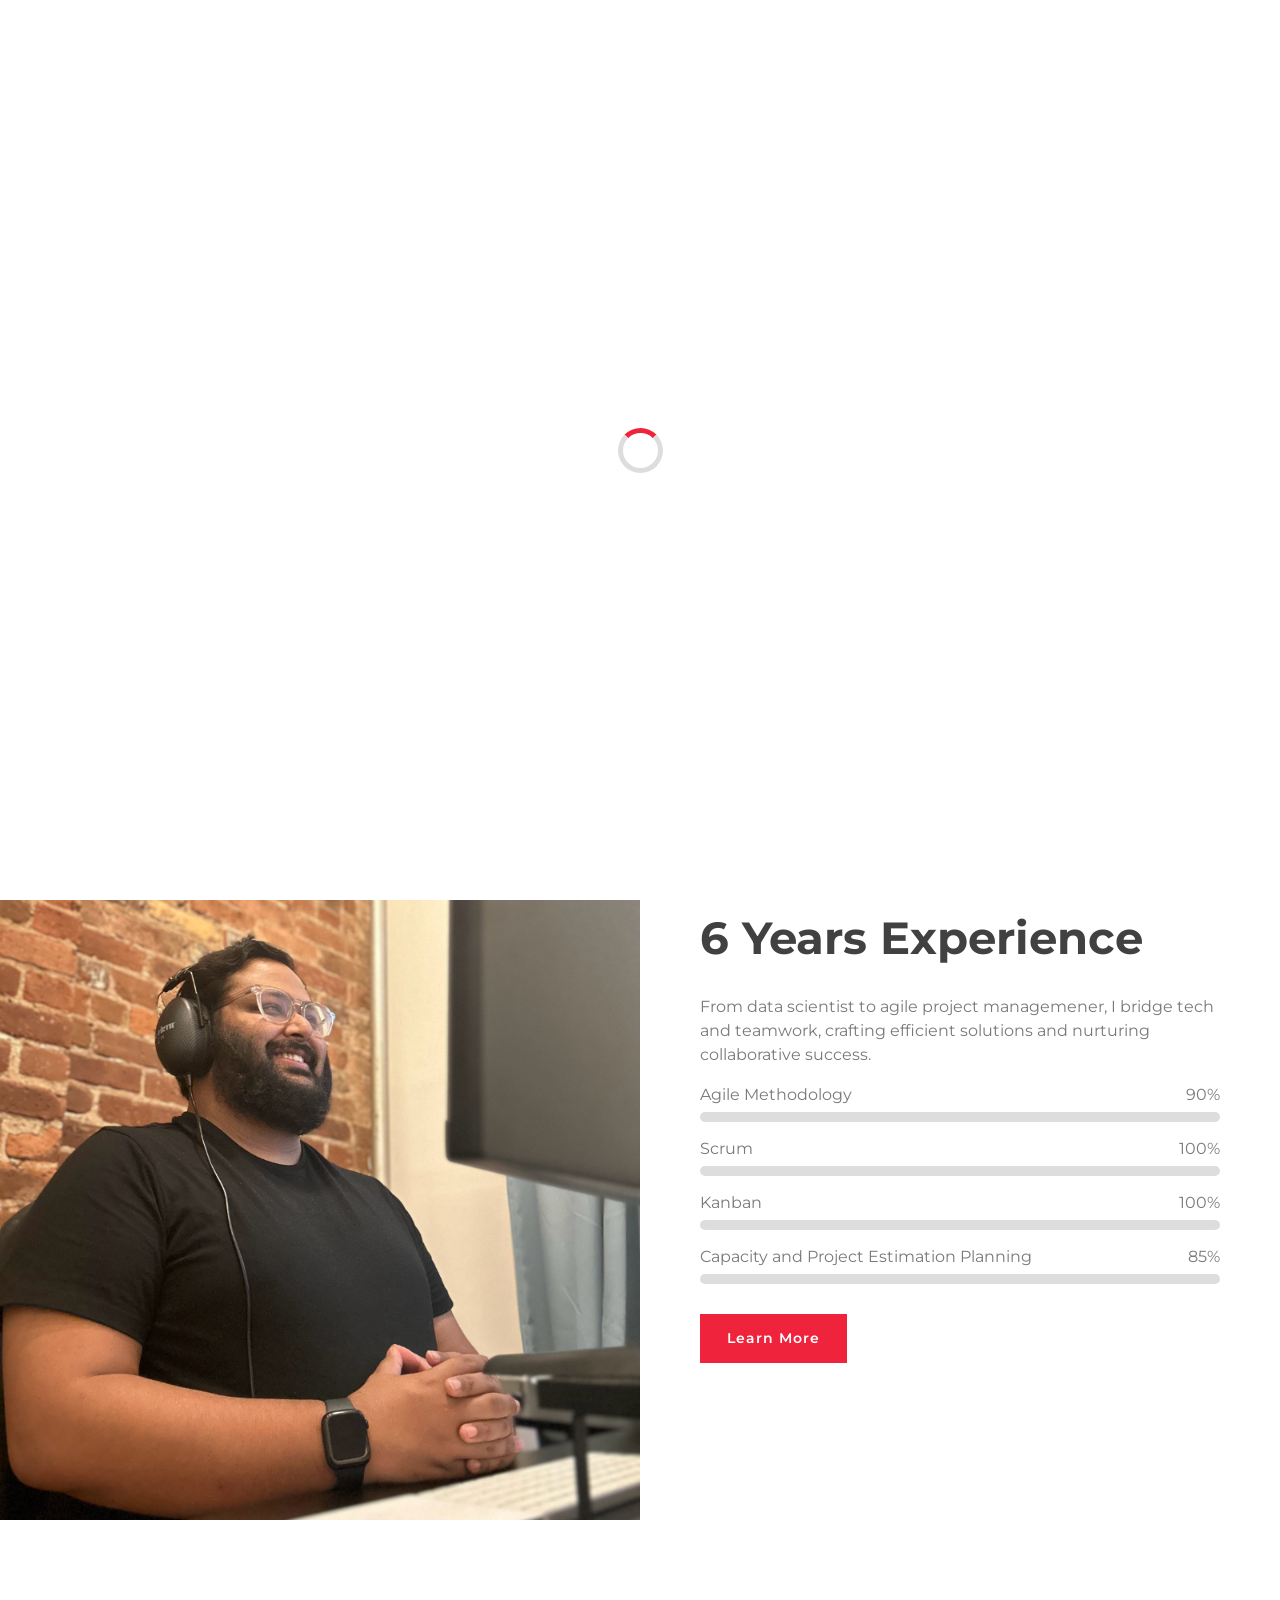
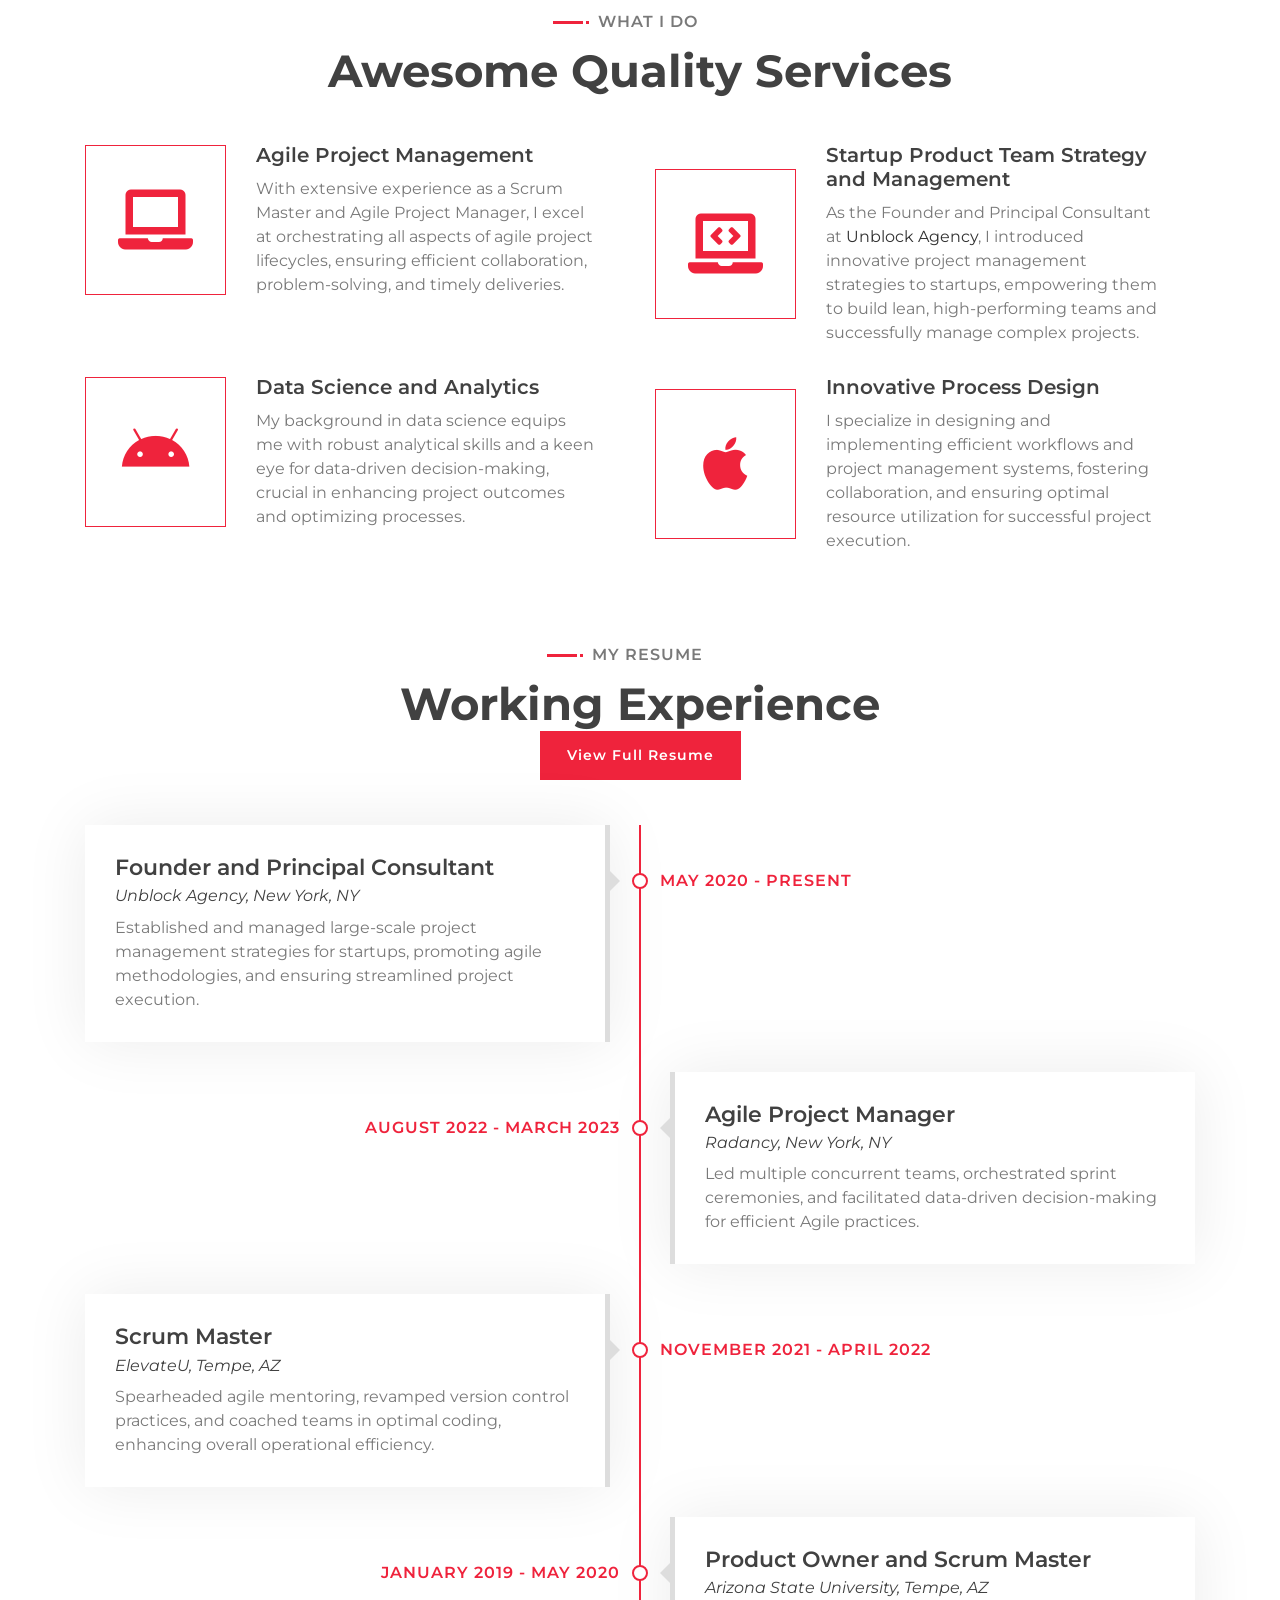
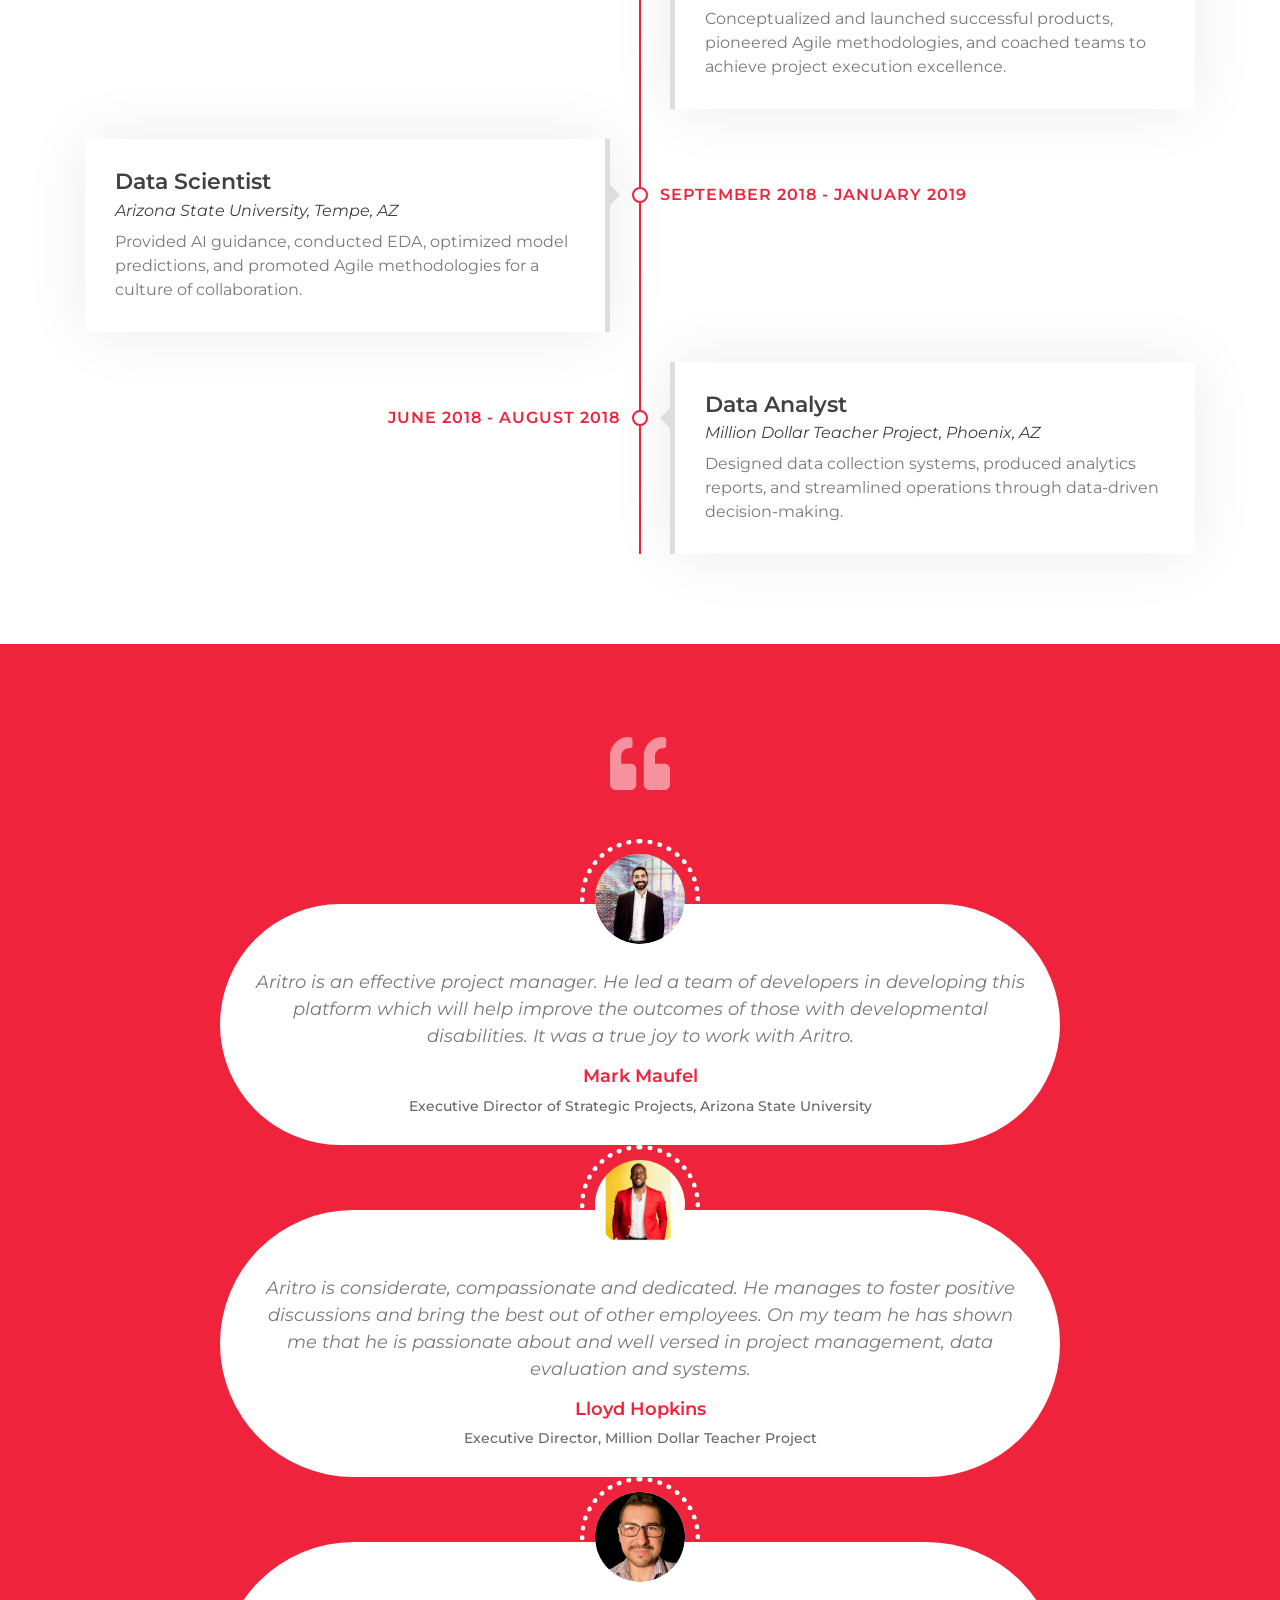
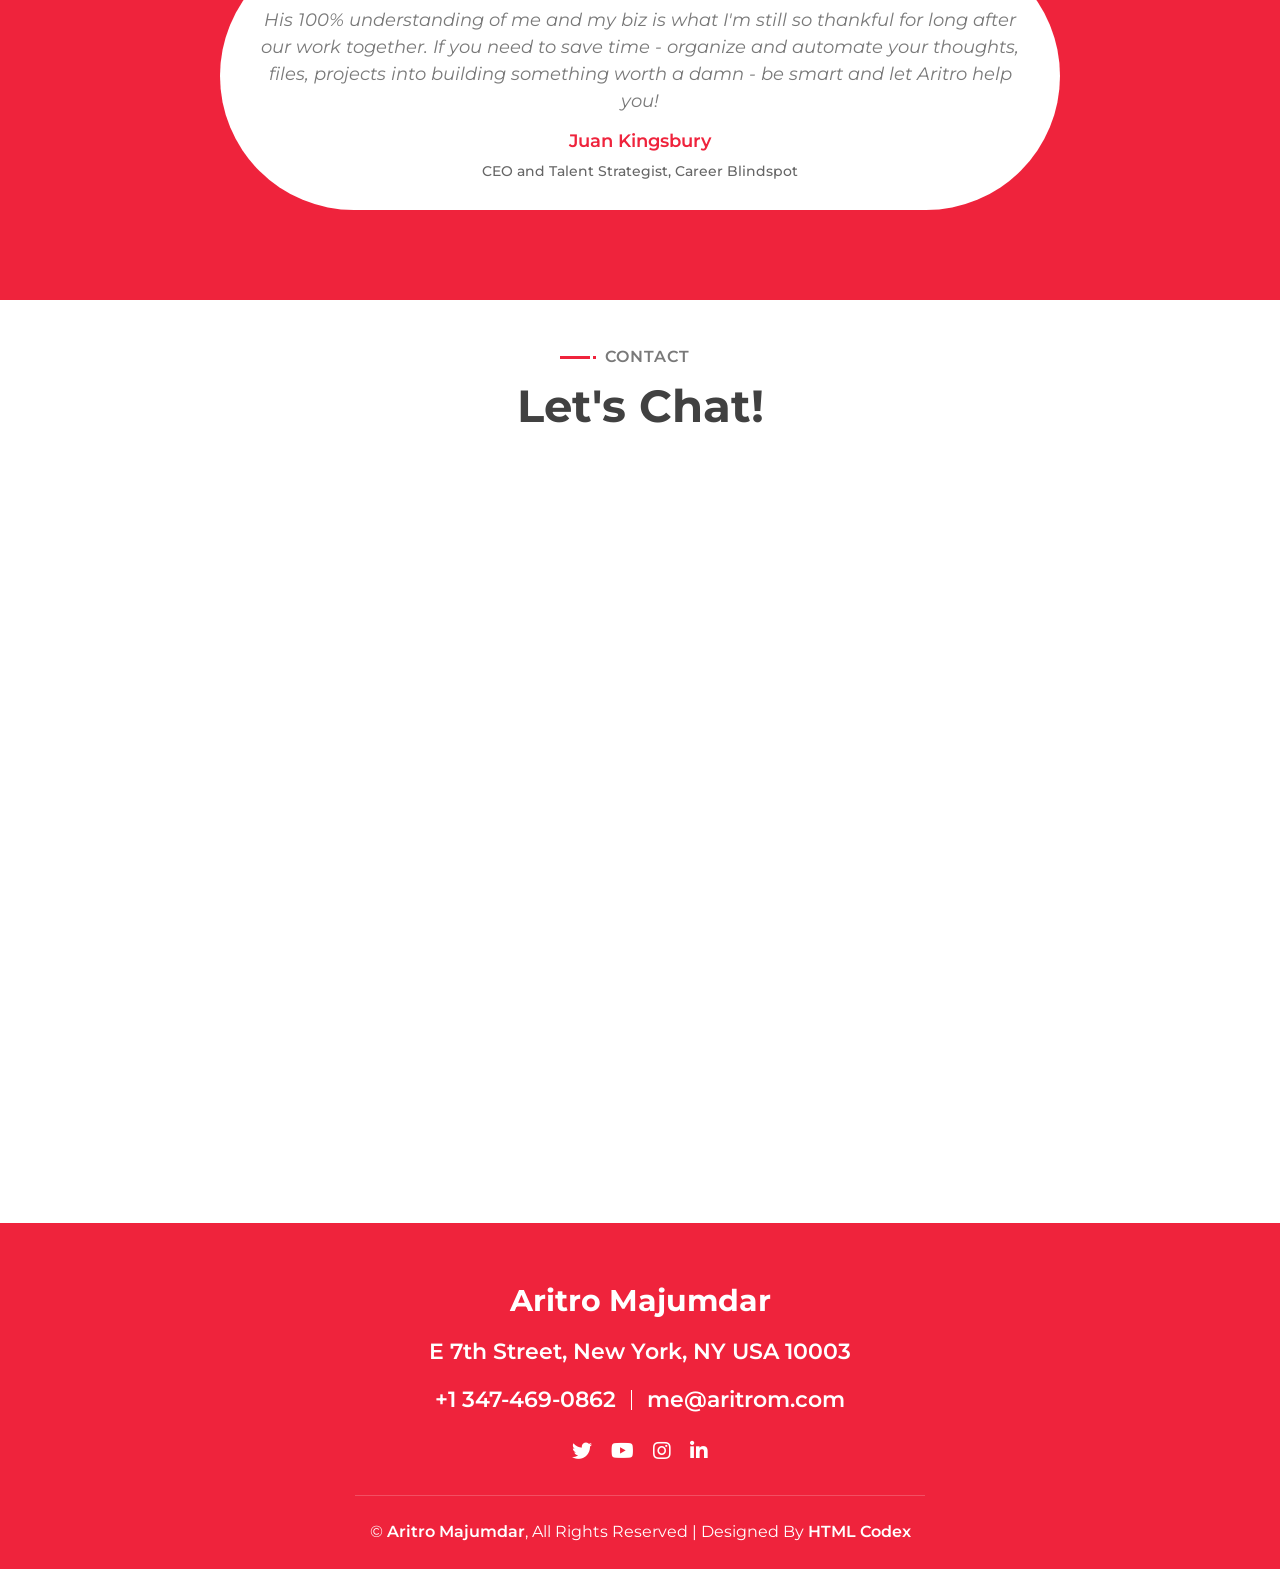
==== commit 4cc5bbf4: "Added PDF of resume and added button to view it" ====
--- a/index.html
+++ b/index.html
@@ -60,8 +60,7 @@
                                 <div class="typed-text">Scrum Master, Agile Project Manager, Founder, Musician</div>
                             </div>
                             <div class="hero-btn">
-                                <a class="btn" href="">Hire Me</a>
-                                <a class="btn" href="">Contact Me</a>
+                                <a class="btn" href="#contact">Contact Me</a>
                             </div>
                         </div>
                     </div>
@@ -203,6 +202,9 @@
                 <header class="section-header text-center wow zoomIn" data-wow-delay="0.1s">
                     <p>My Resume</p>
                     <h2>Working Experience</h2>
+                    <div class="hero-btn">
+                        <a class="btn" href="Aritro Resume.pdf" target="_blank">View Full Resume</a>
+                    </div>
                 </header>
                 <div class="timeline">
                     <div class="timeline-item left wow slideInLeft" data-wow-delay="0.1s">
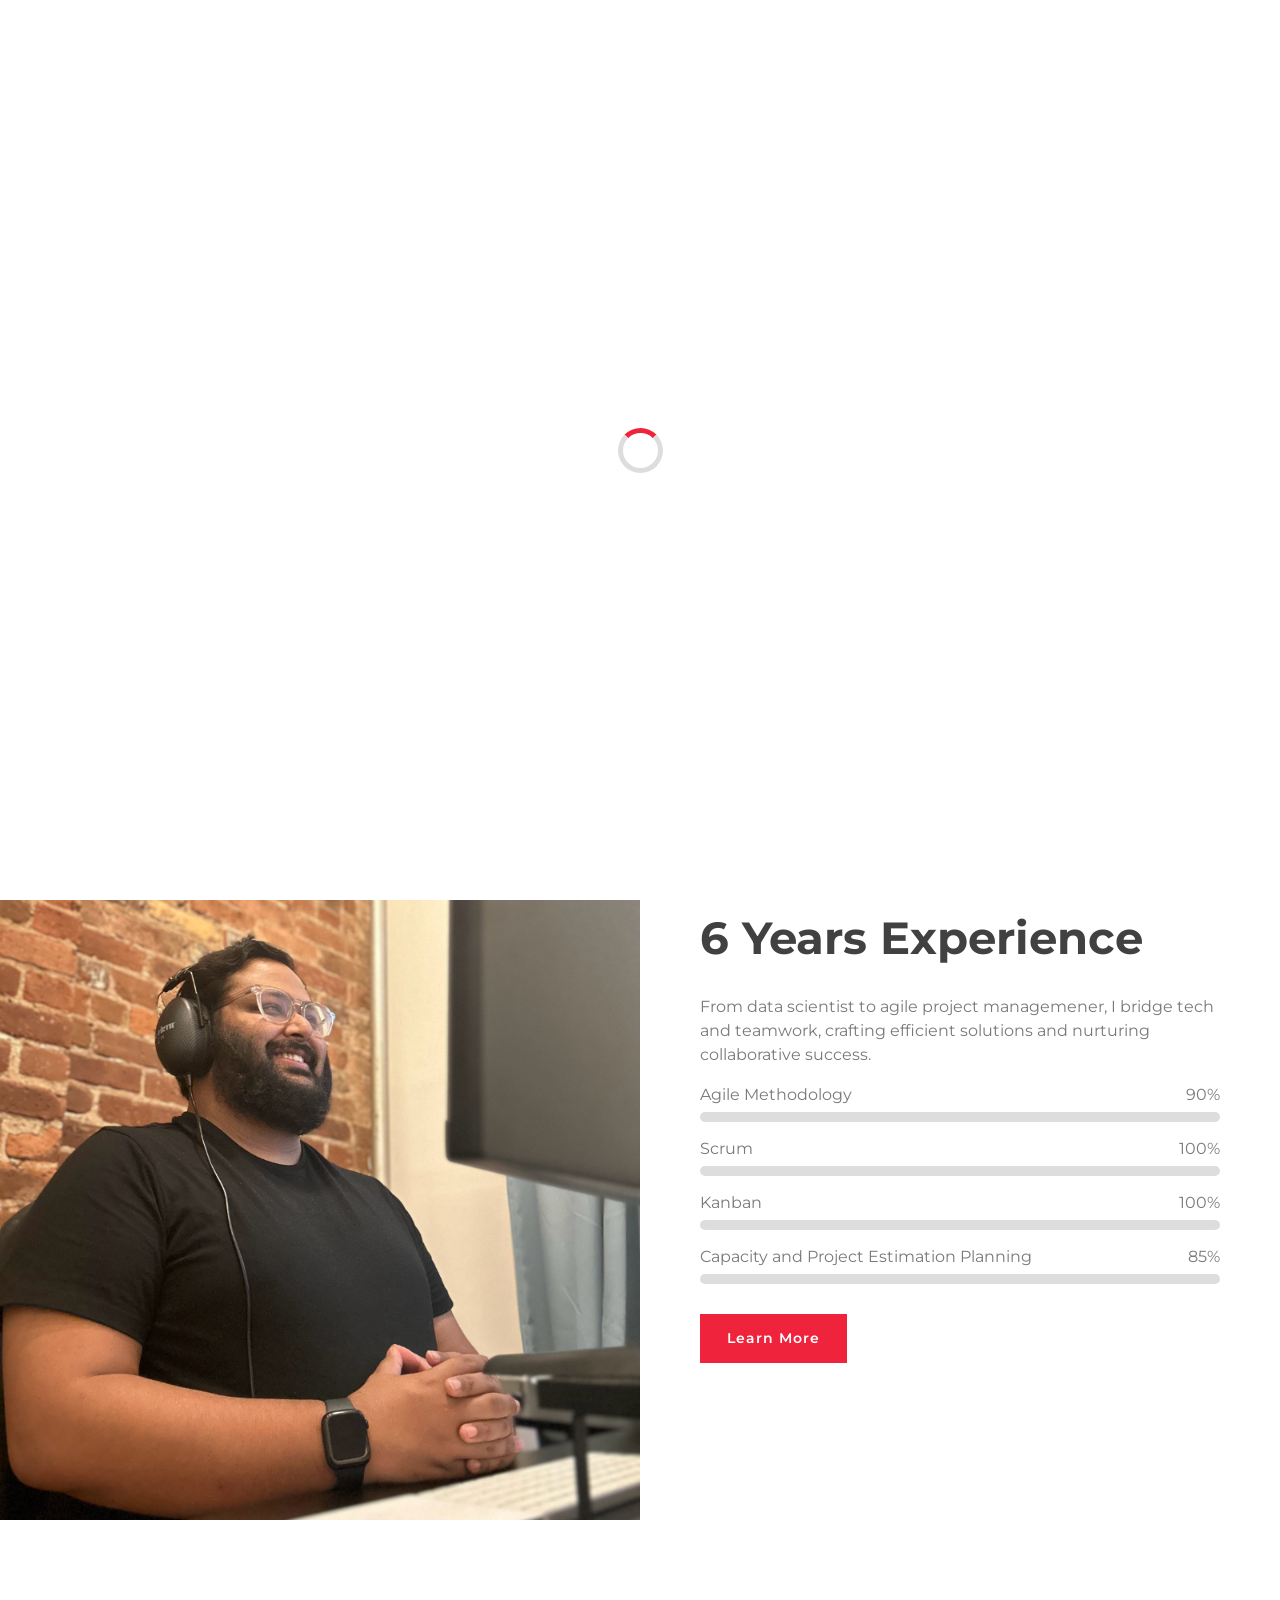
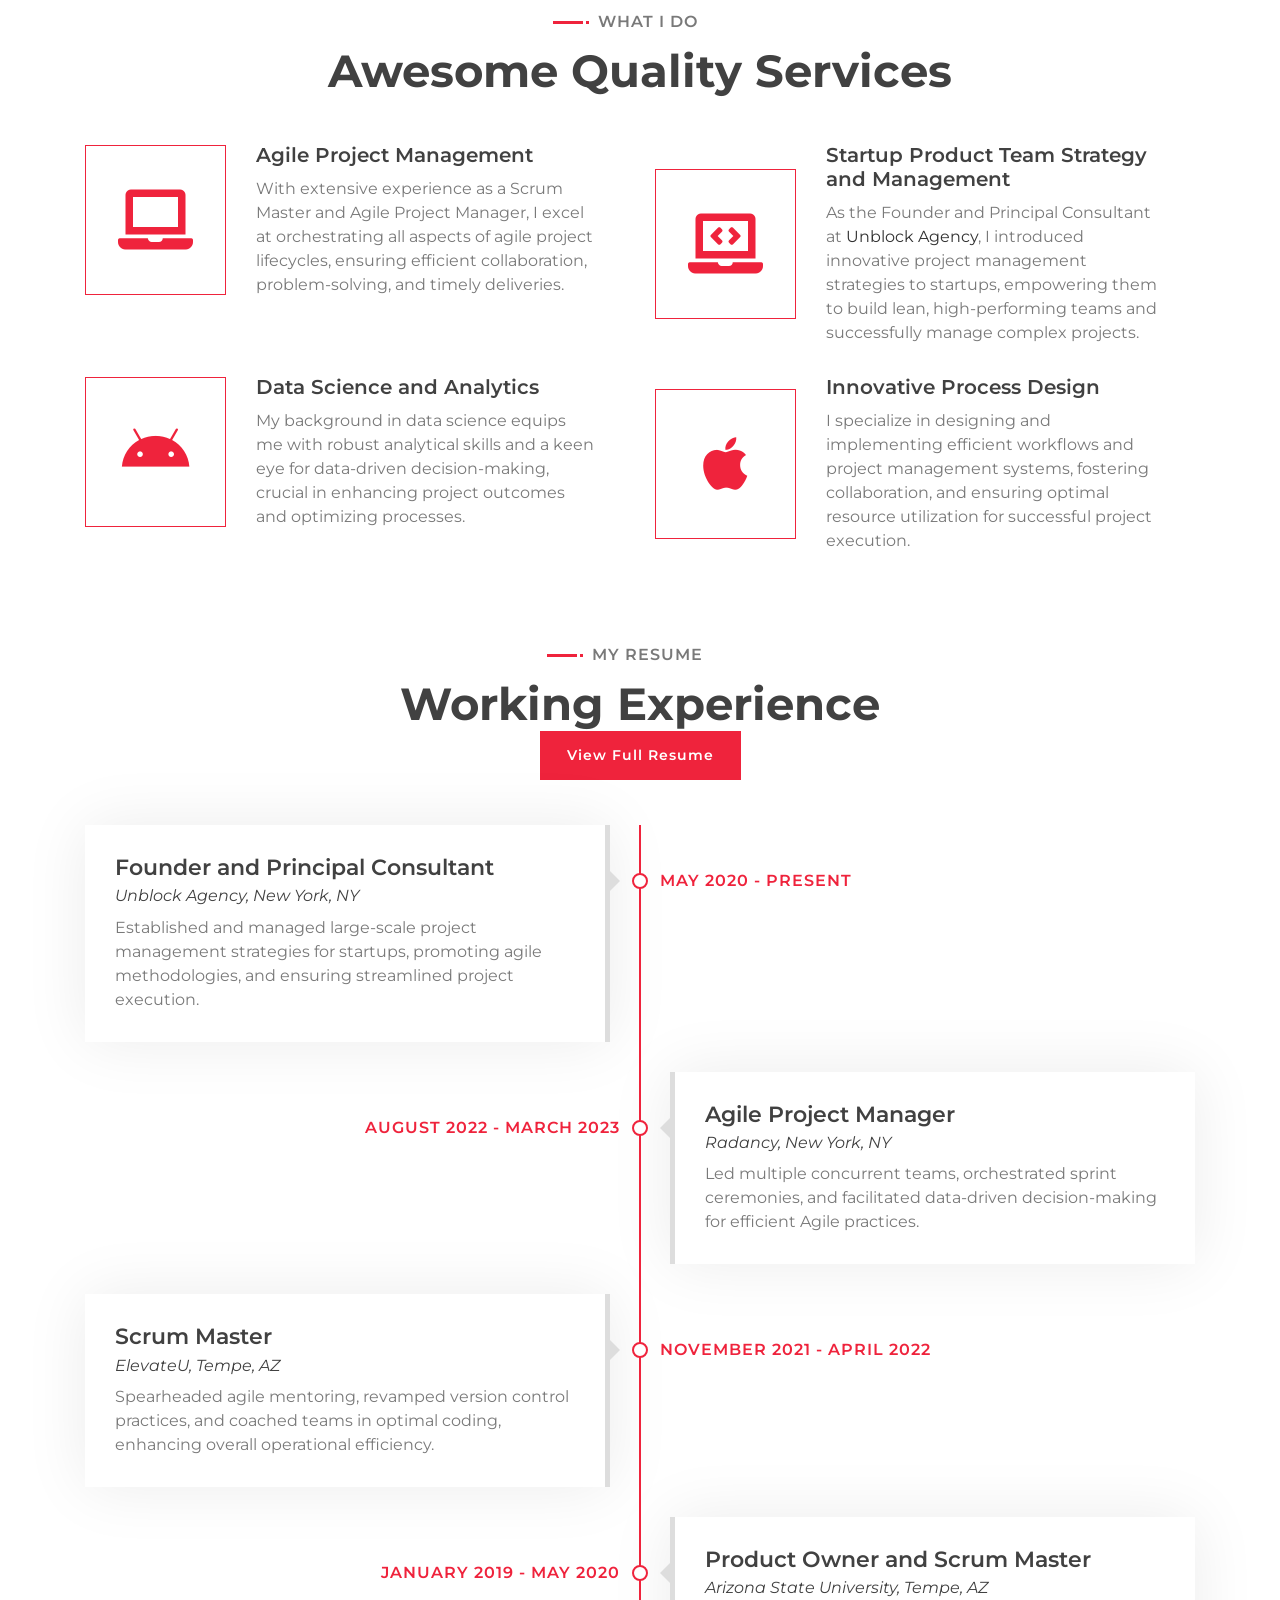
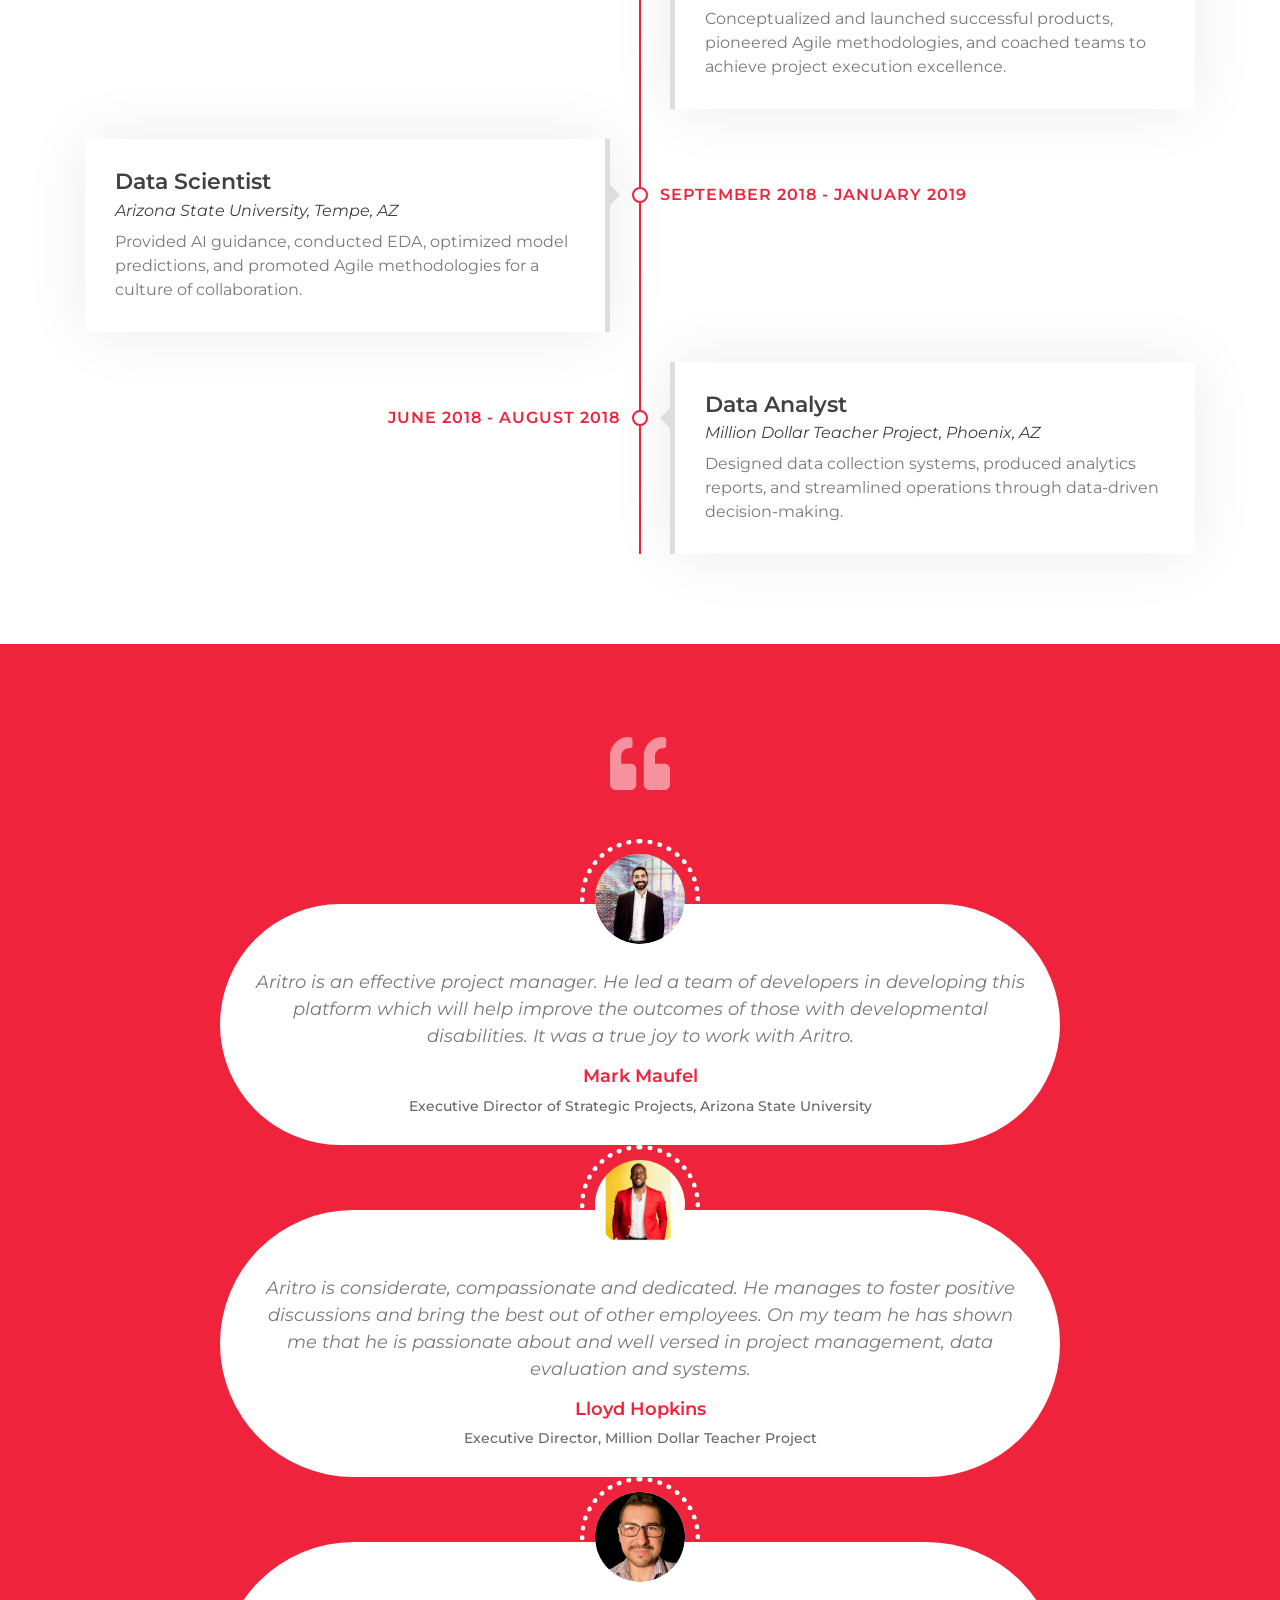
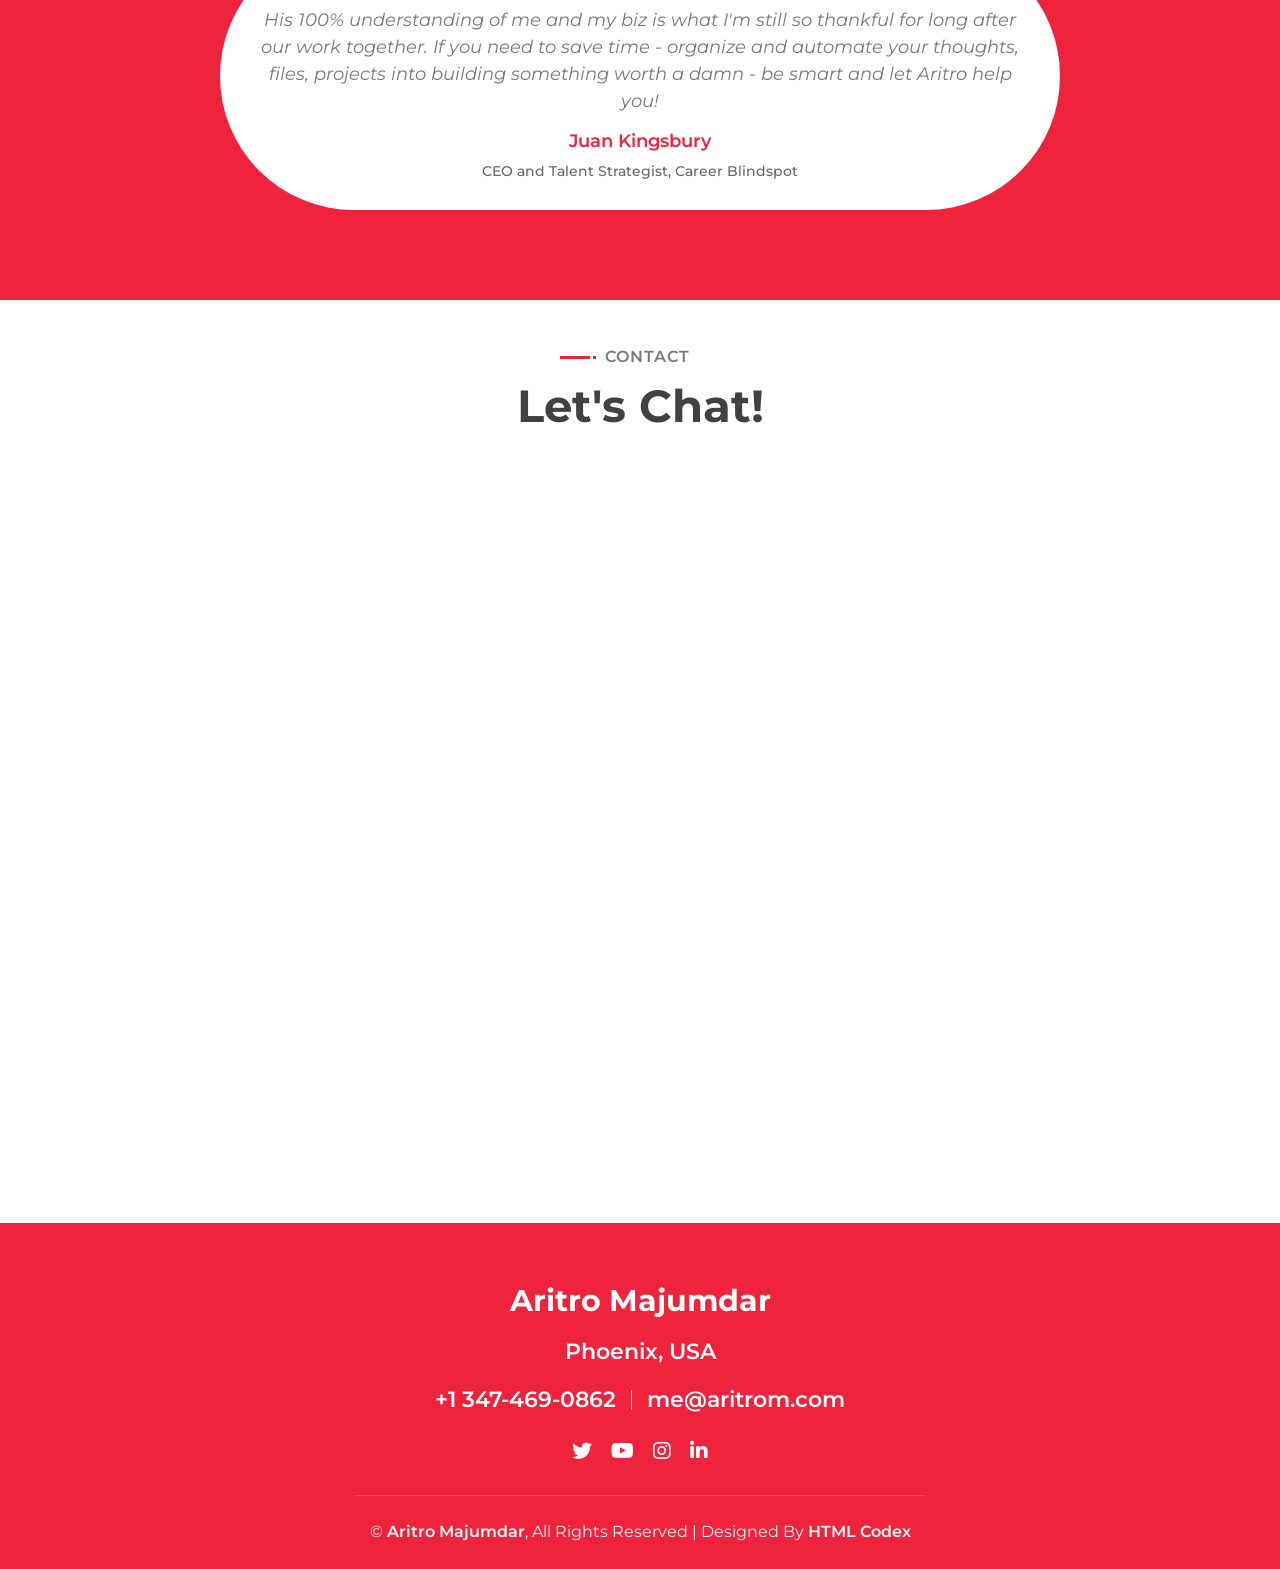
==== commit 4e9072df: "Changed location in footer" ====
--- a/index.html
+++ b/index.html
@@ -121,7 +121,7 @@
                                     <div class="progress-bar" role="progressbar" aria-valuenow="85" aria-valuemin="0" aria-valuemax="100"></div>
                                 </div>
                             </div>
-                            <a class="btn" href="">Learn More</a>
+                            <a class="btn" href="#experience" class="nav-item nav-link">Learn More</a>
                         </div>
                     </div>
                 </div>
@@ -339,7 +339,7 @@
                 <div class="container">
                     <div class="footer-info">
                         <h2>Aritro Majumdar</h2>
-                        <h3>E 7th Street, New York, NY USA 10003</h3>
+                        <h3>Phoenix, USA</h3>
                         <div class="footer-menu">
                             <p>+1 347-469-0862</p>
                             <p>me@aritrom.com</p>
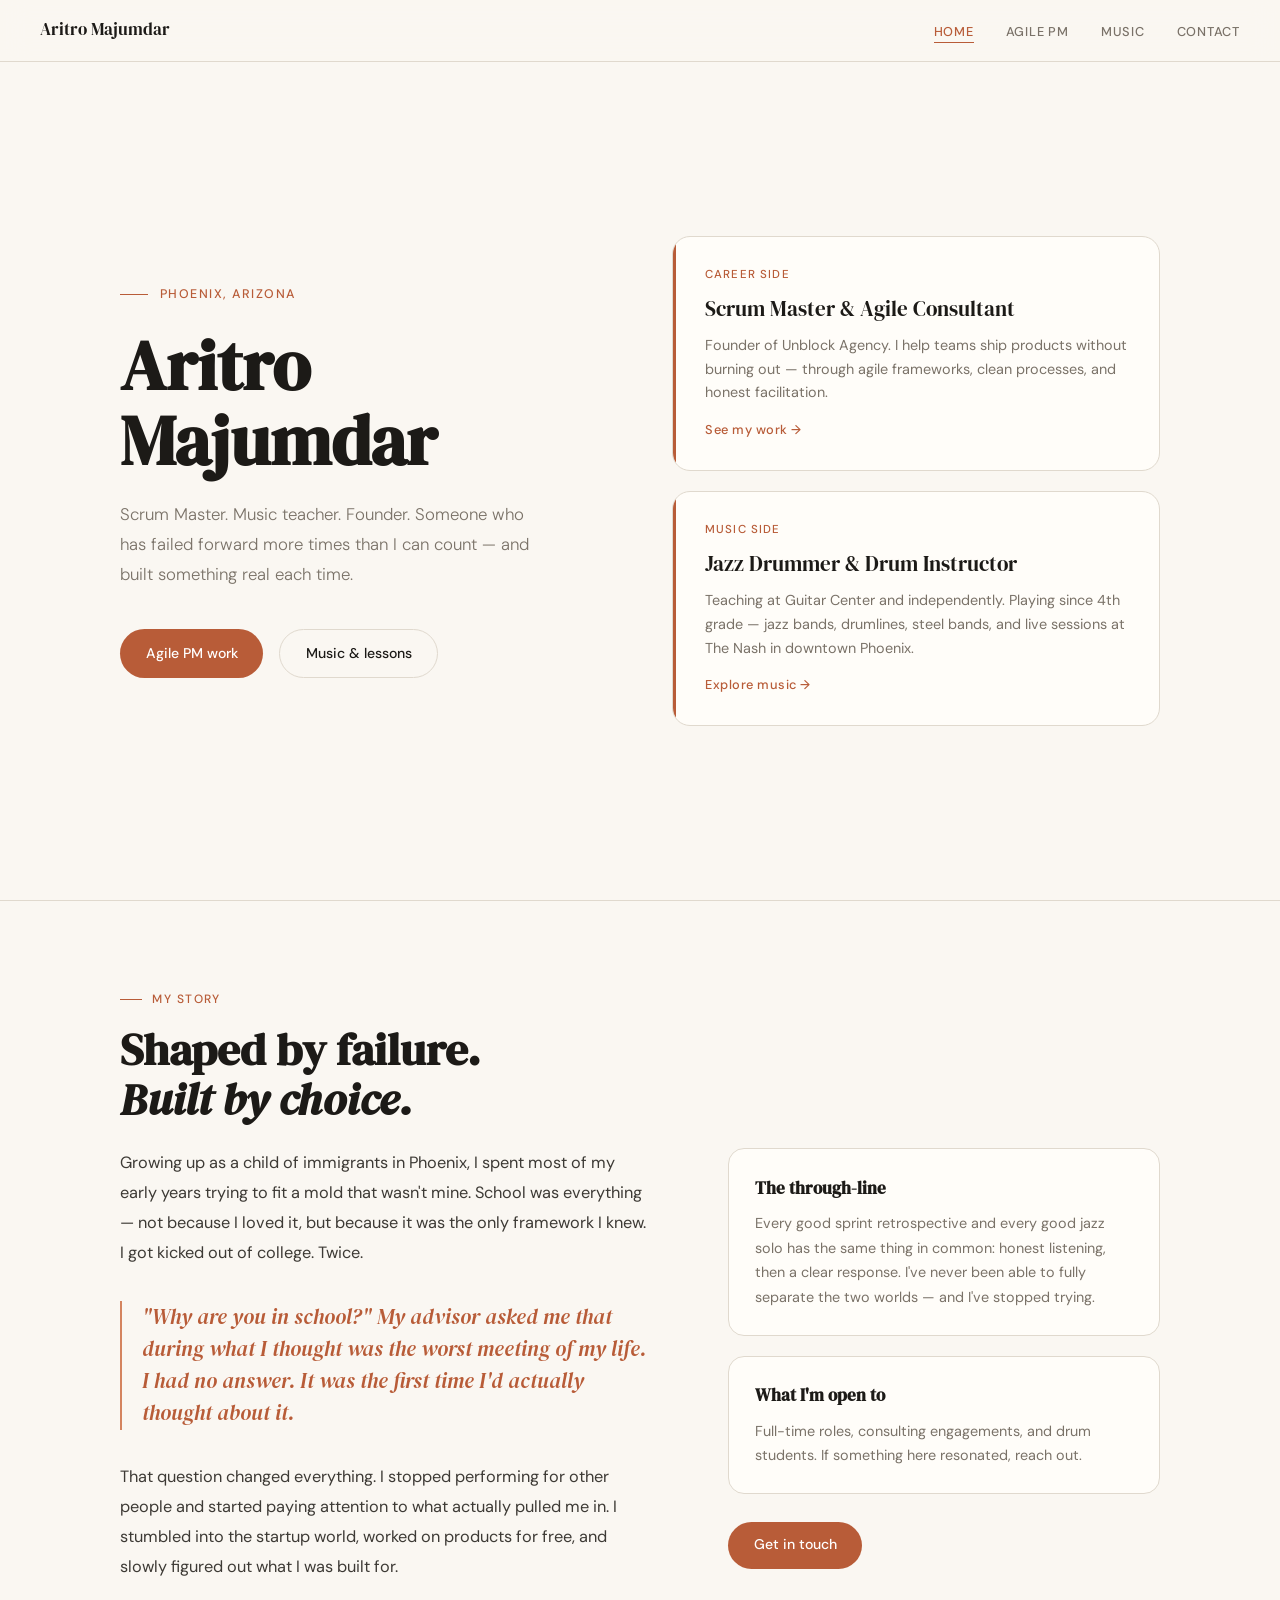
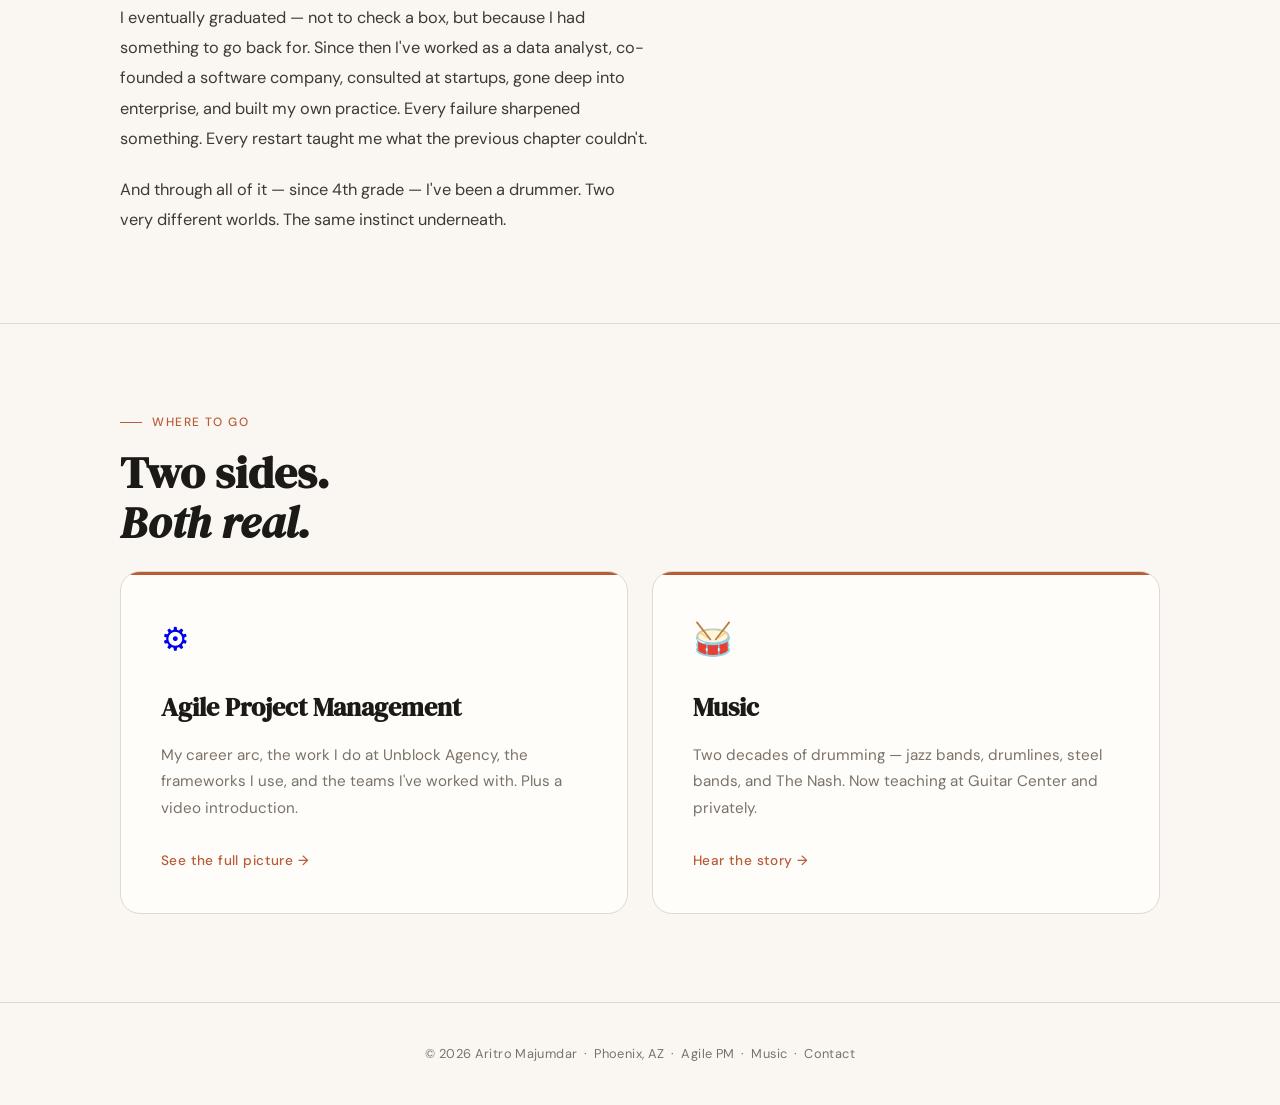
==== commit 3ad4e77d: "New website daft" ====
--- a/index.html
+++ b/index.html
@@ -1,391 +1,320 @@
-<!DOCTYPE html>
-<html lang="en">
-    <head>
-        <meta charset="utf-8">
-        <title>Aritro's Website</title>
-        <meta content="width=device-width, initial-scale=1.0" name="viewport">
-        <meta content="Free Website Template" name="keywords">
-        <meta content="Free Website Template" name="description">
-
-        <!-- Favicon -->
-        <link href="img/favicon.ico" rel="icon">
-
-        <!-- Google Font -->
-        <link href="https://fonts.googleapis.com/css2?family=Montserrat:wght@300;400;500;600;700&display=swap" rel="stylesheet">
-
-        <!-- CSS Libraries -->
-        <link href="https://stackpath.bootstrapcdn.com/bootstrap/4.4.1/css/bootstrap.min.css" rel="stylesheet">
-        <link href="https://cdnjs.cloudflare.com/ajax/libs/font-awesome/5.10.0/css/all.min.css" rel="stylesheet">
-        <link href="lib/animate/animate.min.css" rel="stylesheet">
-        <link href="lib/owlcarousel/assets/owl.carousel.min.css" rel="stylesheet">
-        <link href="lib/lightbox/css/lightbox.min.css" rel="stylesheet">
-
-        <!-- Template Stylesheet -->
-        <link href="css/style.css" rel="stylesheet">
-    </head>
-
-    <body data-spy="scroll" data-target=".navbar" data-offset="51">
-        <!-- Nav Bar Start -->
-        <div class="navbar navbar-expand-lg bg-light navbar-light">
-            <div class="container-fluid">
-                <a href="index.html" class="navbar-brand">Aritro Majumdar</a>
-                <button type="button" class="navbar-toggler" data-toggle="collapse" data-target="#navbarCollapse">
-                    <span class="navbar-toggler-icon"></span>
-                </button>
-
-                <div class="collapse navbar-collapse justify-content-between" id="navbarCollapse">
-                    <div class="navbar-nav ml-auto">
-                        <a href="#home" class="nav-item nav-link active">Home</a>
-                        <a href="#about" class="nav-item nav-link">About</a>
-                        <a href="#experience" class="nav-item nav-link">Experience</a>
-                        <a href="#review" class="nav-item nav-link">Testimonials</a>
-                        <a href="#contact" class="nav-item nav-link">Contact</a>
-                    </div>
-                </div>
-            </div>
-        </div>
-        <!-- Nav Bar End -->
-
-
-        <!-- Hero Start -->
-        <div class="hero" id="home">
-            <div class="container-fluid">
-                <div class="row align-items-center">
-                    <div class="col-sm-12 col-md-6">
-                        <div class="hero-content">
-                            <div class="hero-text">
-                                <p>I'm</p>
-                                <h1>Aritro Majumdar</h1>
-                                <h2></h2>
-                                <div class="typed-text">Scrum Master, Agile Project Manager, Founder, Musician</div>
-                            </div>
-                            <div class="hero-btn">
-                                <a class="btn" href="#contact">Contact Me</a>
-                            </div>
-                        </div>
-                    </div>
-                    <div class="col-sm-12 col-md-6 d-none d-md-block">
-                        <div class="hero-image">
-                            <img src="img/Website Hero Section.png" alt="Hero Image">
-                        </div>
-                    </div>
-                </div>
-            </div>
-        </div>
-        <!-- Hero End -->
-
-
-        <!-- About Start -->
-        <div class="about wow fadeInUp" data-wow-delay="0.1s" id="about">
-            <div class="container-fluid">
-                <div class="row align-items-center">
-                    <div class="col-lg-6">
-                        <div class="about-img">
-                            <img src="img/About Aritro.png" alt="Image">
-                        </div>
-                    </div>
-                    <div class="col-lg-6">
-                        <div class="about-content">
-                            <div class="section-header text-left">
-                                <p>Learn About Me</p>
-                                <h2>6 Years Experience</h2>
-                            </div>
-                            <div class="about-text">
-                                <p>
-                                    From data scientist to agile project managemener, I bridge tech and teamwork, crafting efficient solutions and nurturing collaborative success.
-                                </p>
-                            </div>
-                            <div class="skills">
-                                <div class="skill-name">
-                                    <p>Agile Methodology</p><p>90%</p>
-                                </div>
-                                <div class="progress">
-                                    <div class="progress-bar" role="progressbar" aria-valuenow="90" aria-valuemin="0" aria-valuemax="100"></div>
-                                </div>
-                                <div class="skill-name">
-                                    <p>Scrum</p><p>100%</p>
-                                </div>
-                                <div class="progress">
-                                    <div class="progress-bar" role="progressbar" aria-valuenow="100" aria-valuemin="0" aria-valuemax="100"></div>
-                                </div>
-                                <div class="skill-name">
-                                    <p>Kanban</p><p>100%</p>
-                                </div>
-                                <div class="progress">
-                                    <div class="progress-bar" role="progressbar" aria-valuenow="100" aria-valuemin="0" aria-valuemax="100"></div>
-                                </div>
-                                <div class="skill-name">
-                                    <p>Capacity and Project Estimation Planning</p><p>85%</p>
-                                </div>
-                                <div class="progress">
-                                    <div class="progress-bar" role="progressbar" aria-valuenow="85" aria-valuemin="0" aria-valuemax="100"></div>
-                                </div>
-                            </div>
-                            <a class="btn" href="#experience" class="nav-item nav-link">Learn More</a>
-                        </div>
-                    </div>
-                </div>
-            </div>
-        </div>
-        <!-- About End -->
-        
-        
-        <!-- Service Start -->
-        <div class="service" id="service">
-            <div class="container">
-                <div class="section-header text-center wow zoomIn" data-wow-delay="0.1s">
-                    <p>What I do</p>
-                    <h2>Awesome Quality Services</h2>
-                </div>
-                <div class="row">
-                    <div class="col-lg-6 wow fadeInUp" data-wow-delay="0.0s">
-                        <div class="service-item">
-                            <div class="service-icon">
-                                <i class="fa fa-laptop"></i>
-                            </div>
-                            <div class="service-text">
-                                <h3>Agile Project Management</h3>
-                                <p>
-                                    With extensive experience as a Scrum Master and Agile Project Manager, I excel at orchestrating all aspects of agile project lifecycles, ensuring efficient collaboration, problem-solving, and timely deliveries.
-                                </p>
-                            </div>
-                        </div>
-                    </div>
-                    <div class="col-lg-6 wow fadeInUp" data-wow-delay="0.2s">
-                        <div class="service-item">
-                            <div class="service-icon">
-                                <i class="fa fa-laptop-code"></i>
-                            </div>
-                            <div class="service-text">
-                                <h3>Startup Product Team Strategy and Management</h3>
-                                <p>
-                                    As the Founder and Principal Consultant at <a href="https://unblockagency.com/" target="_blank" rel="noopener noreferrer">Unblock Agency</a>, I introduced innovative project management strategies to startups, empowering them to build lean, high-performing teams and successfully manage complex projects.
-                                </p>
-                            </div>
-                        </div>
-                    </div>
-                    <div class="col-lg-6 wow fadeInUp" data-wow-delay="0.4s">
-                        <div class="service-item">
-                            <div class="service-icon">
-                                <i class="fab fa-android"></i>
-                            </div>
-                            <div class="service-text">
-                                <h3>Data Science and Analytics</h3>
-                                <p>
-                                    My background in data science equips me with robust analytical skills and a keen eye for data-driven decision-making, crucial in enhancing project outcomes and optimizing processes.
-                                </p>
-                            </div>
-                        </div>
-                    </div>
-                    <div class="col-lg-6 wow fadeInUp" data-wow-delay="0.6s">
-                        <div class="service-item">
-                            <div class="service-icon">
-                                <i class="fab fa-apple"></i>
-                            </div>
-                            <div class="service-text">
-                                <h3>Innovative Process Design</h3>
-                                <p>
-                                    I specialize in designing and implementing efficient workflows and project management systems, fostering collaboration, and ensuring optimal resource utilization for successful project execution.
-                                </p>
-                            </div>
-                        </div>
-                    </div>
-                </div>
-            </div>
-        </div>
-        <!-- Service End -->
-        
-        
-         <!-- Experience Start -->
-        <div class="experience" id="experience">
-            <div class="container">
-                <header class="section-header text-center wow zoomIn" data-wow-delay="0.1s">
-                    <p>My Resume</p>
-                    <h2>Working Experience</h2>
-                    <div class="hero-btn">
-                        <a class="btn" href="Aritro Resume.pdf" target="_blank">View Full Resume</a>
-                    </div>
-                </header>
-                <div class="timeline">
-                    <div class="timeline-item left wow slideInLeft" data-wow-delay="0.1s">
-                        <div class="timeline-text">
-                            <div class="timeline-date">May 2020 - Present</div>
-                            <h2>Founder and Principal Consultant</h2>
-                            <h4>Unblock Agency, New York, NY</h4>
-                            <p>
-                                Established and managed large-scale project management strategies for startups, promoting agile methodologies, and ensuring streamlined project execution.
-                            </p>
-                        </div>
-                    </div>
-                    <div class="timeline-item right wow slideInRight" data-wow-delay="0.1s">
-                        <div class="timeline-text">
-                            <div class="timeline-date">August 2022 - March 2023</div>
-                            <h2>Agile Project Manager</h2>
-                            <h4>Radancy, New York, NY</h4>
-                            <p>
-                                Led multiple concurrent teams, orchestrated sprint ceremonies, and facilitated data-driven decision-making for efficient Agile practices.
-                            </p>
-                        </div>
-                    </div>
-                    <div class="timeline-item left wow slideInLeft" data-wow-delay="0.1s">
-                        <div class="timeline-text">
-                            <div class="timeline-date">November 2021 - April 2022</div>
-                            <h2>Scrum Master</h2>
-                            <h4>ElevateU, Tempe, AZ</h4>
-                            <p>
-                                Spearheaded agile mentoring, revamped version control practices, and coached teams in optimal coding, enhancing overall operational efficiency.
-                            </p>
-                        </div>
-                    </div>
-                    <div class="timeline-item right wow slideInRight" data-wow-delay="0.1s">
-                        <div class="timeline-text">
-                            <div class="timeline-date">January 2019 - May 2020</div>
-                            <h2>Product Owner and Scrum Master</h2>
-                            <h4>Arizona State University, Tempe, AZ</h4>
-                            <p>
-                                Conceptualized and launched successful products, pioneered Agile methodologies, and coached teams to achieve project execution excellence.
-                            </p>
-                        </div>
-                    </div>
-                    <div class="timeline-item left wow slideInLeft" data-wow-delay="0.1s">
-                        <div class="timeline-text">
-                            <div class="timeline-date">September 2018 - January 2019</div>
-                            <h2>Data Scientist</h2>
-                            <h4>Arizona State University, Tempe, AZ</h4>
-                            <p>
-                                Provided AI guidance, conducted EDA, optimized model predictions, and promoted Agile methodologies for a culture of collaboration.
-                            </p>
-                        </div>
-                    </div>
-                    <div class="timeline-item right wow slideInRight" data-wow-delay="0.1s">
-                        <div class="timeline-text">
-                            <div class="timeline-date">June 2018 - August 2018</div>
-                            <h2>Data Analyst</h2>
-                            <h4>Million Dollar Teacher Project, Phoenix, AZ</h4>
-                            <p>
-                                Designed data collection systems, produced analytics reports, and streamlined operations through data-driven decision-making.
-                            </p>
-                        </div>
-                    </div>
-                </div>
-            </div>
-        </div>
-        <!-- Job Experience End -->
-        
-        <!-- Testimonial Start -->
-        <div class="testimonial wow fadeInUp" data-wow-delay="0.1s" id="review">
-            <div class="container">
-                <div class="testimonial-icon">
-                    <i class="fa fa-quote-left"></i>
-                </div>
-                <div class="owl-carousel testimonials-carousel">
-                    <div class="testimonial-item">
-                        <div class="testimonial-img">
-                            <img src="img/Mark pic.png" alt="Image">
-                        </div>
-                        <div class="testimonial-text">
-                            <p>
-                                Aritro is an effective project manager. He led a team of developers in developing this platform which will help improve the outcomes of those with developmental disabilities. It was a true joy to work with Aritro.
-                            </p>
-                            <h3>Mark Maufel</h3>
-                            <h4>Executive Director of Strategic Projects, Arizona State University</h4>
-                        </div>
-                    </div>
-                    <div class="testimonial-item">
-                        <div class="testimonial-img">
-                            <img src="img/Lloyd Testimonial.jpeg" alt="Image">
-                        </div>
-                        <div class="testimonial-text">
-                            <p>
-                                Aritro is considerate, compassionate and dedicated. He manages to foster positive discussions and bring the best out of other employees. On my team he has shown me that he is passionate about and well versed in project management, data evaluation and systems. 
-                            </p>
-                            <h3>Lloyd Hopkins</h3>
-                            <h4>Executive Director, Million Dollar Teacher Project</h4>
-                        </div>
-                    </div>
-                    <div class="testimonial-item">
-                        <div class="testimonial-img">
-                            <img src="img/Juan Pic.png" alt="Image">
-                        </div>
-                        <div class="testimonial-text">
-                            <p>
-                                His 100% understanding of me and my biz is what I'm still so thankful for long after our work together. If you need to save time - organize and automate your thoughts, files, projects into building something worth a damn - be smart and let Aritro help you!
-                            </p>
-                            <h3>Juan Kingsbury</h3>
-                            <h4>CEO and Talent Strategist, Career Blindspot</h4>
-                        </div>
-                    </div>
-                </div>
-            </div>
-        </div>
-        <!-- Testimonial End -->
-        
-        <!-- Contact Start -->
-            <!-- Calendly inline widget begin -->
-            <div class="section-header text-center wow zoomIn" data-wow-delay="0.1s" id="contact">
-                <p>Contact</p>
-                <h2>Let's Chat!</h2>
-            </div>
-            <div class="calendly-inline-widget" data-url="https://calendly.com/aritrom/30min" style="min-width:320px;height:700px;">
-                
-            </div>
-            <script type="text/javascript" src="https://assets.calendly.com/assets/external/widget.js" async></script>
-            <!-- Calendly inline widget end -->
-        <!-- Contact End -->
-
-        <!-- Footer Start -->
-        <div class="footer wow fadeIn" data-wow-delay="0.3s">
-            <div class="container-fluid">
-                <div class="container">
-                    <div class="footer-info">
-                        <h2>Aritro Majumdar</h2>
-                        <h3>Phoenix, USA</h3>
-                        <div class="footer-menu">
-                            <p>+1 347-469-0862</p>
-                            <p>me@aritrom.com</p>
-                        </div>
-                        <div class="footer-social">
-                            <a href="https://twitter.com/aritro6" target="_blank" rel="noopener noreferrer"><i class="fab fa-twitter"></i></a>
-                            <a href="https://www.youtube.com/channel/UCvKbNWuwoxBdSOZE5R2OifQ" target="_blank" rel="noopener noreferrer"><i class="fab fa-youtube"></i></a>
-                            <a href="https://www.instagram.com/aritro6/" target="_blank" rel="noopener noreferrer"><i class="fab fa-instagram"></i></a>
-                            <a href="https://www.linkedin.com/in/aritro-majumdar/" target="_blank" rel="noopener noreferrer"><i class="fab fa-linkedin-in"></i></a>
-                        </div>
-                    </div>
-                </div>
-                <div class="container copyright">
-                    <p>&copy; <a href="#">Aritro Majumdar</a>, All Rights Reserved | Designed By <a href="https://htmlcodex.com">HTML Codex</a></p>
-                </div>
-            </div>
-        </div>
-        <!-- Footer End -->
-        
-        
-        <!-- Back to top button -->
-        <a href="#" class="btn back-to-top"><i class="fa fa-chevron-up"></i></a>
-        
-        
-        <!-- Pre Loader -->
-        <div id="loader" class="show">
-            <div class="loader"></div>
-        </div>
-
-        
-        <!-- JavaScript Libraries -->
-        <script src="https://code.jquery.com/jquery-3.4.1.min.js"></script>
-        <script src="https://stackpath.bootstrapcdn.com/bootstrap/4.4.1/js/bootstrap.bundle.min.js"></script>
-        <script src="lib/easing/easing.min.js"></script>
-        <script src="lib/wow/wow.min.js"></script>
-        <script src="lib/waypoints/waypoints.min.js"></script>
-        <script src="lib/typed/typed.min.js"></script>
-        <script src="lib/owlcarousel/owl.carousel.min.js"></script>
-        <script src="lib/isotope/isotope.pkgd.min.js"></script>
-        <script src="lib/lightbox/js/lightbox.min.js"></script>
-        
-        <!-- Contact Javascript File -->
-        <script src="mail/jqBootstrapValidation.min.js"></script>
-        <script src="mail/contact.js"></script>
-
-        <!-- Template Javascript -->
-        <script src="js/main.js"></script>
-    </body>
-</html>
+<!DOCTYPE html>
+<html lang="en">
+<head>
+<meta charset="UTF-8" />
+<meta name="viewport" content="width=device-width, initial-scale=1.0" />
+<title>Aritro Majumdar</title>
+<link rel="preconnect" href="https://fonts.googleapis.com" />
+<link rel="preconnect" href="https://fonts.gstatic.com" crossorigin />
+<link href="https://fonts.googleapis.com/css2?family=DM+Serif+Display:ital@0;1&family=DM+Sans:opsz,wght@9..40,300;9..40,400;9..40,500&display=swap" rel="stylesheet" />
+<link rel="stylesheet" href="style.css" />
+<style>
+/* ── HOME HERO ── */
+.hero {
+  min-height: 100vh;
+  display: grid;
+  grid-template-columns: 1fr 1fr;
+  gap: 4rem;
+  align-items: center;
+  padding-top: 62px;
+}
+
+.hero-eyebrow {
+  font-size: 0.78rem;
+  font-weight: 500;
+  letter-spacing: 0.12em;
+  text-transform: uppercase;
+  color: var(--accent);
+  margin-bottom: 1.5rem;
+  display: flex;
+  align-items: center;
+  gap: 0.75rem;
+}
+.hero-eyebrow::before {
+  content: '';
+  width: 28px; height: 1px;
+  background: var(--accent);
+  display: inline-block;
+}
+
+.hero-desc {
+  font-size: 1.05rem;
+  color: var(--ink-muted);
+  font-weight: 300;
+  line-height: 1.8;
+  max-width: 420px;
+  margin-bottom: 2.5rem;
+}
+
+.hero-cta { display: flex; gap: 1rem; flex-wrap: wrap; }
+
+/* Identity cards on hero right */
+.hero-right { display: flex; flex-direction: column; gap: 1.25rem; }
+
+.identity-card {
+  background: var(--warm-white);
+  border: 1px solid var(--rule);
+  border-radius: 18px;
+  padding: 1.75rem 2rem;
+  position: relative;
+  overflow: hidden;
+  text-decoration: none;
+  display: block;
+  transition: transform 0.25s, box-shadow 0.25s;
+}
+.identity-card:hover {
+  transform: translateY(-3px);
+  box-shadow: 0 12px 32px rgba(28,26,23,0.08);
+}
+.identity-card::before {
+  content: '';
+  position: absolute;
+  left: 0; top: 0; bottom: 0;
+  width: 3px;
+  background: var(--accent);
+  border-radius: 18px 0 0 18px;
+}
+.ic-label {
+  font-size: 0.72rem;
+  font-weight: 500;
+  letter-spacing: 0.1em;
+  text-transform: uppercase;
+  color: var(--accent);
+  margin-bottom: 0.4rem;
+}
+.ic-title {
+  font-family: var(--serif);
+  font-size: 1.3rem;
+  color: var(--ink);
+  margin-bottom: 0.5rem;
+}
+.ic-body { font-size: 0.9rem; color: var(--ink-muted); line-height: 1.65; }
+.ic-arrow {
+  display: inline-block;
+  margin-top: 0.85rem;
+  font-size: 0.8rem;
+  font-weight: 500;
+  color: var(--accent);
+  letter-spacing: 0.04em;
+}
+
+/* ── STORY SECTION ── */
+.story-grid {
+  display: grid;
+  grid-template-columns: 1.1fr 0.9fr;
+  gap: 5rem;
+  align-items: start;
+}
+
+.story-text p {
+  color: var(--ink-soft);
+  font-size: 1.02rem;
+  line-height: 1.85;
+  margin-bottom: 1.3rem;
+}
+.story-text p:last-child { margin-bottom: 0; }
+
+/* ── PATH CARDS ── */
+.path-grid {
+  display: grid;
+  grid-template-columns: 1fr 1fr;
+  gap: 1.5rem;
+  margin-top: 1rem;
+}
+
+.path-card {
+  background: var(--warm-white);
+  border: 1px solid var(--rule);
+  border-radius: 20px;
+  padding: 2.5rem;
+  text-decoration: none;
+  display: block;
+  position: relative;
+  overflow: hidden;
+  transition: transform 0.25s, box-shadow 0.25s;
+}
+.path-card::before {
+  content: '';
+  position: absolute;
+  top: 0; left: 0; right: 0;
+  height: 3px;
+  background: var(--accent);
+  border-radius: 20px 20px 0 0;
+}
+.path-card:hover {
+  transform: translateY(-5px);
+  box-shadow: 0 18px 44px rgba(28,26,23,0.09);
+}
+
+.path-icon { font-size: 2rem; margin-bottom: 1.25rem; display: block; }
+
+.path-card h3 {
+  font-family: var(--serif);
+  font-size: 1.6rem;
+  color: var(--ink);
+  margin-bottom: 0.75rem;
+}
+
+.path-card p {
+  font-size: 0.95rem;
+  color: var(--ink-muted);
+  line-height: 1.75;
+  margin-bottom: 1.5rem;
+}
+
+.path-link {
+  font-size: 0.85rem;
+  font-weight: 500;
+  color: var(--accent);
+  letter-spacing: 0.03em;
+}
+
+/* Aside cards in story */
+.aside-stack { display: flex; flex-direction: column; gap: 1.25rem; }
+.aside-card {
+  background: var(--warm-white);
+  border: 1px solid var(--rule);
+  border-radius: 16px;
+  padding: 1.6rem;
+}
+.aside-card h4 {
+  font-family: var(--serif);
+  font-size: 1.05rem;
+  color: var(--ink);
+  margin-bottom: 0.5rem;
+}
+.aside-card p { font-size: 0.9rem; color: var(--ink-muted); line-height: 1.7; }
+
+@media (max-width: 820px) {
+  .hero { grid-template-columns: 1fr; min-height: auto; padding: 100px 0 4rem; gap: 2.5rem; }
+  .story-grid, .path-grid { grid-template-columns: 1fr; gap: 2rem; }
+}
+</style>
+</head>
+<body>
+
+<nav>
+  <a class="nav-logo" href="index.html">Aritro Majumdar</a>
+  <ul class="nav-links">
+    <li><a href="index.html" class="active">Home</a></li>
+    <li><a href="agile.html">Agile PM</a></li>
+    <li><a href="music.html">Music</a></li>
+    <li><a href="contact.html">Contact</a></li>
+  </ul>
+</nav>
+
+<!-- HERO -->
+<div class="page-wrap">
+  <div class="hero">
+    <div>
+      <div class="hero-eyebrow">Phoenix, Arizona</div>
+      <h1>Aritro<br />Majumdar</h1>
+      <p class="hero-desc">
+        Scrum Master. Music teacher. Founder. Someone who has failed forward more times than I can count — and built something real each time.
+      </p>
+      <div class="hero-cta">
+        <a href="agile.html" class="btn-primary">Agile PM work</a>
+        <a href="music.html" class="btn-secondary">Music & lessons</a>
+      </div>
+    </div>
+    <div class="hero-right">
+      <a href="agile.html" class="identity-card">
+        <div class="ic-label">Career side</div>
+        <div class="ic-title">Scrum Master & Agile Consultant</div>
+        <div class="ic-body">Founder of Unblock Agency. I help teams ship products without burning out — through agile frameworks, clean processes, and honest facilitation.</div>
+        <span class="ic-arrow">See my work →</span>
+      </a>
+      <a href="music.html" class="identity-card">
+        <div class="ic-label">Music side</div>
+        <div class="ic-title">Jazz Drummer & Drum Instructor</div>
+        <div class="ic-body">Teaching at Guitar Center and independently. Playing since 4th grade — jazz bands, drumlines, steel bands, and live sessions at The Nash in downtown Phoenix.</div>
+        <span class="ic-arrow">Explore music →</span>
+      </a>
+    </div>
+  </div>
+</div>
+
+<div class="rule"></div>
+
+<!-- STORY -->
+<div class="page-wrap">
+  <section>
+    <div class="fade-in">
+      <div class="section-label">My story</div>
+      <h2>Shaped by failure.<br /><em>Built by choice.</em></h2>
+    </div>
+    <div class="story-grid">
+      <div class="story-text fade-in">
+        <p>
+          Growing up as a child of immigrants in Phoenix, I spent most of my early years trying to fit a mold that wasn't mine. School was everything — not because I loved it, but because it was the only framework I knew. I got kicked out of college. Twice.
+        </p>
+        <div class="pull-quote">
+          "Why are you in school?" My advisor asked me that during what I thought was the worst meeting of my life. I had no answer. It was the first time I'd actually thought about it.
+        </div>
+        <p>
+          That question changed everything. I stopped performing for other people and started paying attention to what actually pulled me in. I stumbled into the startup world, worked on products for free, and slowly figured out what I was built for.
+        </p>
+        <p>
+          I eventually graduated — not to check a box, but because I had something to go back for. Since then I've worked as a data analyst, co-founded a software company, consulted at startups, gone deep into enterprise, and built my own practice. Every failure sharpened something. Every restart taught me what the previous chapter couldn't.
+        </p>
+        <p>
+          And through all of it — since 4th grade — I've been a drummer. Two very different worlds. The same instinct underneath.
+        </p>
+      </div>
+      <div class="aside-stack fade-in">
+        <div class="aside-card">
+          <h4>The through-line</h4>
+          <p>Every good sprint retrospective and every good jazz solo has the same thing in common: honest listening, then a clear response. I've never been able to fully separate the two worlds — and I've stopped trying.</p>
+        </div>
+        <div class="aside-card">
+          <h4>What I'm open to</h4>
+          <p>Full-time roles, consulting engagements, and drum students. If something here resonated, reach out.</p>
+        </div>
+        <a href="contact.html" class="btn-primary" style="align-self: flex-start; margin-top: 0.5rem;">Get in touch</a>
+      </div>
+    </div>
+  </section>
+</div>
+
+<div class="rule"></div>
+
+<!-- TWO PATHS -->
+<div class="page-wrap">
+  <section>
+    <div class="fade-in">
+      <div class="section-label">Where to go</div>
+      <h2>Two sides.<br /><em>Both real.</em></h2>
+    </div>
+    <div class="path-grid fade-in">
+      <a href="agile.html" class="path-card">
+        <span class="path-icon">⚙️</span>
+        <h3>Agile Project Management</h3>
+        <p>My career arc, the work I do at Unblock Agency, the frameworks I use, and the teams I've worked with. Plus a video introduction.</p>
+        <span class="path-link">See the full picture →</span>
+      </a>
+      <a href="music.html" class="path-card">
+        <span class="path-icon">🥁</span>
+        <h3>Music</h3>
+        <p>Two decades of drumming — jazz bands, drumlines, steel bands, and The Nash. Now teaching at Guitar Center and privately.</p>
+        <span class="path-link">Hear the story →</span>
+      </a>
+    </div>
+  </section>
+</div>
+
+<footer>
+  <p>© 2026 Aritro Majumdar &nbsp;·&nbsp; Phoenix, AZ &nbsp;·&nbsp;
+    <a href="agile.html" style="color:var(--ink-muted);text-decoration:none;">Agile PM</a> &nbsp;·&nbsp;
+    <a href="music.html" style="color:var(--ink-muted);text-decoration:none;">Music</a> &nbsp;·&nbsp;
+    <a href="contact.html" style="color:var(--ink-muted);text-decoration:none;">Contact</a>
+  </p>
+</footer>
+
+<script>
+  const obs = new IntersectionObserver(entries => {
+    entries.forEach(e => { if (e.isIntersecting) e.target.classList.add('visible'); });
+  }, { threshold: 0.1 });
+  document.querySelectorAll('.fade-in').forEach(el => obs.observe(el));
+</script>
+</body>
+</html>
--- a/style.css
+++ b/style.css
@@ -0,0 +1,309 @@
+/* ── RESET & TOKENS ── */
+*, *::before, *::after { box-sizing: border-box; margin: 0; padding: 0; }
+
+:root {
+  --cream: #FAF7F2;
+  --warm-white: #FFFDF9;
+  --ink: #1C1A17;
+  --ink-soft: #3D3A35;
+  --ink-muted: #7A7268;
+  --accent: #B85C38;
+  --accent-light: #F2E4DA;
+  --accent-mid: #D4845F;
+  --rule: #E0D9CE;
+  --serif: 'DM Serif Display', Georgia, serif;
+  --sans: 'DM Sans', system-ui, sans-serif;
+  --max: 1120px;
+}
+
+html { scroll-behavior: smooth; }
+
+body {
+  font-family: var(--sans);
+  background: var(--cream);
+  color: var(--ink);
+  line-height: 1.7;
+  overflow-x: hidden;
+}
+
+/* ── NAV ── */
+nav {
+  position: fixed;
+  top: 0; left: 0; right: 0;
+  z-index: 100;
+  background: rgba(250, 247, 242, 0.93);
+  backdrop-filter: blur(14px);
+  border-bottom: 1px solid var(--rule);
+  padding: 0 2.5rem;
+  height: 62px;
+  display: flex;
+  align-items: center;
+  justify-content: space-between;
+}
+
+.nav-logo {
+  font-family: var(--serif);
+  font-size: 1.05rem;
+  color: var(--ink);
+  text-decoration: none;
+  flex-shrink: 0;
+}
+
+.nav-links {
+  display: flex;
+  gap: 2rem;
+  list-style: none;
+}
+
+.nav-links a {
+  text-decoration: none;
+  font-size: 0.8rem;
+  font-weight: 500;
+  color: var(--ink-muted);
+  letter-spacing: 0.06em;
+  text-transform: uppercase;
+  transition: color 0.2s;
+  padding-bottom: 2px;
+  border-bottom: 1px solid transparent;
+}
+
+.nav-links a:hover { color: var(--accent); }
+.nav-links a.active {
+  color: var(--accent);
+  border-bottom-color: var(--accent);
+}
+
+/* ── LAYOUT ── */
+.page-wrap {
+  max-width: var(--max);
+  margin: 0 auto;
+  padding: 0 2.5rem;
+}
+
+section {
+  padding: 5.5rem 0;
+}
+
+.rule {
+  height: 1px;
+  background: var(--rule);
+}
+
+/* ── TYPOGRAPHY ── */
+.section-label {
+  font-size: 0.75rem;
+  font-weight: 500;
+  letter-spacing: 0.12em;
+  text-transform: uppercase;
+  color: var(--accent);
+  margin-bottom: 1rem;
+  display: flex;
+  align-items: center;
+  gap: 0.65rem;
+}
+.section-label::before {
+  content: '';
+  width: 22px; height: 1px;
+  background: var(--accent);
+  display: inline-block;
+  flex-shrink: 0;
+}
+
+h1 {
+  font-family: var(--serif);
+  font-size: clamp(2.8rem, 5.5vw, 4.8rem);
+  line-height: 1.06;
+  color: var(--ink);
+  margin-bottom: 1.25rem;
+}
+
+h2 {
+  font-family: var(--serif);
+  font-size: clamp(1.9rem, 3.5vw, 2.8rem);
+  line-height: 1.1;
+  color: var(--ink);
+  margin-bottom: 1.5rem;
+}
+
+h3 {
+  font-family: var(--serif);
+  font-size: 1.25rem;
+  color: var(--ink);
+  margin-bottom: 0.6rem;
+}
+
+/* ── BUTTONS ── */
+.btn-primary {
+  display: inline-flex;
+  align-items: center;
+  gap: 0.5rem;
+  background: var(--accent);
+  color: white;
+  padding: 0.7rem 1.6rem;
+  border-radius: 100px;
+  font-size: 0.88rem;
+  font-weight: 500;
+  text-decoration: none;
+  font-family: var(--sans);
+  transition: background 0.2s, transform 0.2s;
+}
+.btn-primary:hover { background: #9e4a2c; transform: translateY(-2px); }
+
+.btn-secondary {
+  display: inline-flex;
+  align-items: center;
+  gap: 0.5rem;
+  background: transparent;
+  color: var(--ink);
+  padding: 0.7rem 1.6rem;
+  border-radius: 100px;
+  border: 1px solid var(--rule);
+  font-size: 0.88rem;
+  font-weight: 500;
+  text-decoration: none;
+  font-family: var(--sans);
+  transition: all 0.2s;
+}
+.btn-secondary:hover {
+  border-color: var(--accent-mid);
+  color: var(--accent);
+  background: var(--accent-light);
+  transform: translateY(-2px);
+}
+
+/* ── TAGS ── */
+.tag-list { display: flex; flex-wrap: wrap; gap: 0.4rem; margin-top: 1rem; }
+.tag {
+  background: var(--accent-light);
+  color: var(--accent);
+  font-size: 0.75rem;
+  font-weight: 500;
+  padding: 0.28rem 0.7rem;
+  border-radius: 100px;
+}
+
+/* ── CARDS ── */
+.card {
+  background: var(--warm-white);
+  border: 1px solid var(--rule);
+  border-radius: 18px;
+  padding: 1.75rem;
+  transition: transform 0.25s, box-shadow 0.25s;
+}
+.card:hover {
+  transform: translateY(-4px);
+  box-shadow: 0 14px 36px rgba(28,26,23,0.08);
+}
+
+/* ── PULL QUOTE ── */
+.pull-quote {
+  font-family: var(--serif);
+  font-size: 1.3rem;
+  font-style: italic;
+  color: var(--accent);
+  line-height: 1.55;
+  border-left: 2px solid var(--accent-mid);
+  padding-left: 1.25rem;
+  margin: 2rem 0;
+}
+
+/* ── TIMELINE ── */
+.timeline { display: flex; flex-direction: column; }
+.tl-item { display: flex; gap: 1rem; padding-bottom: 1.5rem; }
+.tl-item:last-child { padding-bottom: 0; }
+.tl-left {
+  display: flex;
+  flex-direction: column;
+  align-items: center;
+  width: 20px;
+  flex-shrink: 0;
+}
+.tl-dot {
+  width: 10px; height: 10px;
+  border-radius: 50%;
+  background: var(--accent);
+  flex-shrink: 0;
+  margin-top: 5px;
+}
+.tl-line {
+  width: 1px; flex: 1;
+  background: var(--rule);
+  margin-top: 4px;
+}
+.tl-item:last-child .tl-line { display: none; }
+.tl-year {
+  font-size: 0.72rem;
+  font-weight: 500;
+  letter-spacing: 0.08em;
+  color: var(--accent);
+  text-transform: uppercase;
+  margin-bottom: 0.15rem;
+}
+.tl-text { font-size: 0.9rem; color: var(--ink-soft); line-height: 1.6; }
+
+/* ── BLOCKQUOTE ── */
+blockquote {
+  font-family: var(--serif);
+  font-size: 1.15rem;
+  font-style: italic;
+  color: var(--ink-soft);
+  line-height: 1.8;
+  margin-bottom: 1.25rem;
+  border-left: 2px solid var(--accent-mid);
+  padding-left: 1.5rem;
+}
+.testimonial-attr { font-size: 0.88rem; color: var(--ink-muted); }
+.testimonial-attr strong { color: var(--ink); font-weight: 500; }
+
+/* ── FOOTER ── */
+footer {
+  text-align: center;
+  padding: 2.5rem;
+  border-top: 1px solid var(--rule);
+  color: var(--ink-muted);
+  font-size: 0.8rem;
+  letter-spacing: 0.03em;
+}
+
+/* ── FADE IN ── */
+.fade-in {
+  opacity: 0;
+  transform: translateY(22px);
+  transition: opacity 0.65s ease, transform 0.65s ease;
+}
+.fade-in.visible { opacity: 1; transform: translateY(0); }
+
+/* ── RHYTHM BAR ── */
+.rhythm-bar { display: flex; align-items: flex-end; gap: 5px; margin-bottom: 2rem; }
+.rhythm-bar span {
+  display: block; width: 8px;
+  background: var(--accent);
+  border-radius: 3px;
+  animation: pulse 1.5s ease-in-out infinite;
+  opacity: 0.75;
+}
+.rhythm-bar span:nth-child(1) { height: 18px; animation-delay: 0s; }
+.rhythm-bar span:nth-child(2) { height: 32px; animation-delay: 0.12s; }
+.rhythm-bar span:nth-child(3) { height: 48px; animation-delay: 0.24s; }
+.rhythm-bar span:nth-child(4) { height: 26px; animation-delay: 0.36s; }
+.rhythm-bar span:nth-child(5) { height: 40px; animation-delay: 0.48s; }
+.rhythm-bar span:nth-child(6) { height: 20px; animation-delay: 0.6s; }
+.rhythm-bar span:nth-child(7) { height: 36px; animation-delay: 0.72s; }
+@keyframes pulse {
+  0%, 100% { opacity: 0.75; transform: scaleY(1); }
+  50% { opacity: 0.35; transform: scaleY(0.55); }
+}
+
+/* ── RESPONSIVE ── */
+@media (max-width: 820px) {
+  nav { padding: 0 1.5rem; }
+  .nav-links { gap: 1.25rem; }
+  .nav-links a { font-size: 0.72rem; }
+  .page-wrap { padding: 0 1.5rem; }
+  section { padding: 4rem 0; }
+  h1 { font-size: 2.6rem; }
+}
+
+@media (max-width: 560px) {
+  .nav-links { display: none; }
+}
